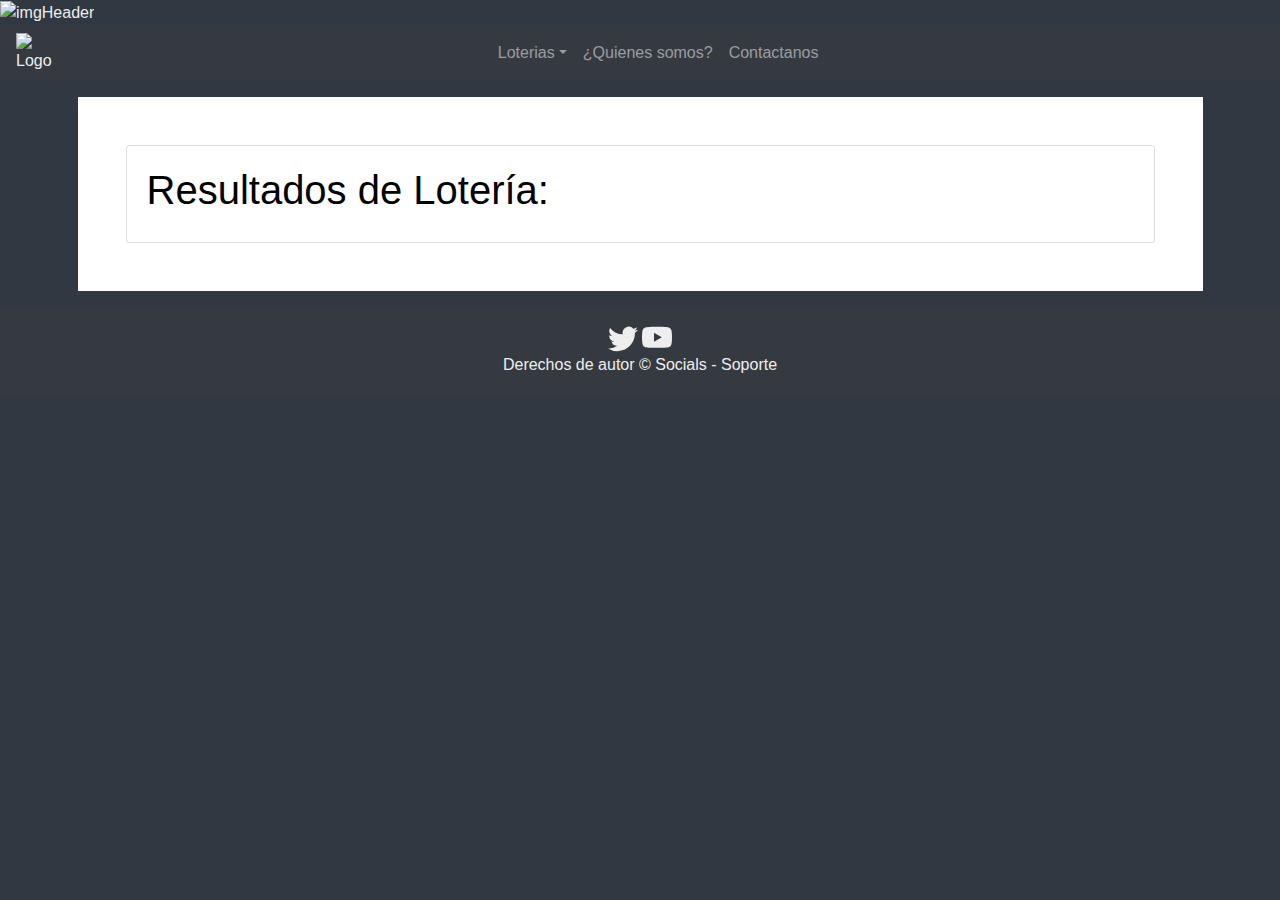
==== index.html @ 3323f8d6 "Mejora de archivos" ====
<!DOCTYPE html>
<html lang="en">
<head>
    <meta charset="UTF-8">
    <meta name="viewport" content="width=device-width, initial-scale=1.0">
    <title>Loterias</title>
    <link rel="stylesheet" href="https://stackpath.bootstrapcdn.com/bootstrap/4.3.1/css/bootstrap.min.css" integrity="sha384-ggOyR0iXCbMQv3Xipma34MD+dH/1fQ784/j6cY/iJTQUOhcWr7x9JvoRxT2MZw1T" crossorigin="anonymous">
    <link href="https://cdn.jsdelivr.net/npm/bootstrap@5.3.1/dist/css/bootstrap.min.css" rel="stylesheet" integrity="sha384-4bw+/aepP/YC94hEpVNVgiZdgIC5+VKNBQNGCHeKRQN+PtmoHDEXuppvnDJzQIu9" crossorigin="anonymous">
    <link rel="stylesheet" href="./styles.css">
</head>
<body>
    <header>
        <div class="hero-image">
          <div class="hero-text">
            <img id="header-img" src="./public/header1.jpg" alt="imgHeader">  
          </div>                                                     
        </div>

        <nav class="navbar navbar-expand-lg navbar-dark bg-dark">
          
            <img id="logo" class="w-5" src="./public/logo.png" alt="Logo">
         
            <!-- Container wrapper -->
            <div class="container-fluid">
              <!-- Toggle button -->
              <button
                class="navbar-toggler"
                type="button"
                data-mdb-toggle="collapse"
                data-mdb-target="#navbarCenteredExample"
                aria-controls="navbarCenteredExample"
                aria-expanded="false"
                aria-label="Toggle navigation">
                <i class="fas fa-bars"></i>
              </button>
          
              <!-- Collapsible wrapper -->
              <div
                class="collapse navbar-collapse justify-content-center"
                id="navbarCenteredExample">
                <!-- Left links -->
                <ul class="navbar-nav mb-2 mb-lg-0">
                  <li class="nav-item dropdown">
                    <a class="nav-link dropdown-toggle" data-toggle="dropdown" aria-current="page" href="#">Loterias</a>
                    <!-- Entra desplegable -->
                    <div class="dropdown-menu bg-dark ">
                      <a class="dropdown-item text-white" href="#">Link 1</a>
                      <a class="dropdown-item text-white" href="#">Link 2</a>
                      <a class="dropdown-item text-white" href="#">Link 3</a>
                    </div>
                  </li>
                  <li class="nav-item">
                    <a class="nav-link" href="#">¿Quienes somos?</a>
                  </li>
                  <li class="nav-item">
                    <a class="nav-link" href="#">Contactanos</a>
                  </li>
                  <!-- Navbar dropdown -->
                </ul>
                <!-- Left links -->
              </div>
              <!-- Collapsible wrapper -->
            </div>
            <!-- Container wrapper -->
          </nav>
    </header>
  <!--contenedor de loteria!-->
  <div class="container-fluid py-3">
    <div class="row p-5 bg-white" id="container-result">
      <div class="card col-12">
        <div class="card-body">
          <div class="row">
            <!-- ingresaria los resultados de los sorteos-->
            <h1>Resultados de Lotería:</h1>
            <ul id="resultados-lista"></ul>


          </div>
        </div>
      </div>
    </div>
    <!--<div class="form-row justify-content-center" id="Contactanos ">
      <form action="action_page.php">
    
        <label for="fname">First Name</label>
        <input type="text" id="fname" name="firstname" placeholder="Your name..">
    
        <label for="lname">Last Name</label>
        <input type="text" id="lname" name="lastname" placeholder="Your last name..">
    
        <label for="country">Country</label>
        <select id="country" name="country">
          <option value="australia">Australia</option>
          <option value="canada">Canada</option>
          <option value="usa">USA</option>
        </select>
    
        <label for="subject">Subject</label>
        <textarea id="subject" name="subject" placeholder="Write something.." style="height:200px"></textarea>
    
        <input type="submit" value="Submit">
    
      </form>
    </div>-->
   </div>
  <footer class="bg-dark text-white text-center py-1 pt-3">
    <div>
      <!----  TWITTER ICON  --->
      <svg xmlns="http://www.w3.org/2000/svg" width="30" 
      height="30" fill="currentColor" class="bi bi-twitter"
      viewBox="0 0 16 16">

      <path d="M5.026 15c6.038 0 9.341-5.003 
      9.341-9.334 0-.14 0-.282-.006-.422A6.685 
      6.685 0 0 0 16 3.542a6.658 6.658 0 0 
      1-1.889.518 3.301 3.301 0 0 0 1.447-1.817
      6.533 6.533 0 0 1-2.087.793A3.286 3.286 0 
      0 0 7.875 6.03a9.325 9.325 0 0 1-6.767-3.429 
      3.289 3.289 0 0 0 1.018 4.382A3.323 3.323 
      0 0 1 .64 6.575v.045a3.288 3.288 0 0 0 
      2.632 3.218 3.203 3.203 0 0 1-.865.115 3.23 
      3.23 0 0 1-.614-.057 3.283 3.283 0 0 0 3.067 
      2.277A6.588 6.588 0 0 1 .78 13.58a6.32 6.32 
      0 0 1-.78-.045A9.344 9.344 0 0 0 5.026 15z" />
      </svg>
      <!---- YOUTUBE ICON  --->
      <svg xmlns="http://www.w3.org/2000/svg" width="30" 
      height="30" fill="currentColor" class="bi bi-youtube"
      viewBox="0 0 16 16">

      <path d="M8.051 1.999h.089c.822.003 4.987.033 
      6.11.335a2.01 2.01 0 0 1 1.415 1.42c.101.38.172
      .883.22 1.402l.01.104.022.26.008.104c.065.914.073
      1.77.074 1.957v.075c-.001.194-.01 1.108-.082 
      2.06l-.008.105-.009.104c-.05.572-.124 1.14-.235 
      1.558a2.007 2.007 0 0 1-1.415 1.42c-1.16.312
      -5.569.334-6.18.335h-.142c-.309 0-1.587-.006
      -2.927-.052l-.17-.006-.087-.004-.171-.007-.171
      -.007c-1.11-.049 -2.167-.128-2.654-.26a2.007 
      2.007 0 0 1-1.415-1.419c-.111-.417-.185-.986
      -.235-1.558L.09 9.82l-.008-.104A31.4 31.4 0 0 
      1 0 7.68v-.123c.002-.215.01-.958.064-1.778l
      .007-.103.003-.052.008-.104.022-.26.01-.104c
      .048-.519.119-1.023.22-1.402a2.007 2.007 0 0 
      1 1.415-1.42c.487-.13 1.544-.21 2.654-.26l.17
      -.007.172-.006.086-.003.171-.007A99.788 99.788 
      0 0 1 7.858 2h.193zM6.4 5.209v4.818l4.157
      -2.408L6.4 5.209z" />
      </svg>
    </div>
    <p>Derechos de autor &copy; Socials - Soporte</p>
  </footer>

<script src="./scripts/resultados.js"></script>
<script src="https://code.jquery.com/jquery-3.3.1.slim.min.js" integrity="sha384-q8i/X+965DzO0rT7abK41JStQIAqVgRVzpbzo5smXKp4YfRvH+8abtTE1Pi6jizo" crossorigin="anonymous"></script>
<script src="https://cdnjs.cloudflare.com/ajax/libs/popper.js/1.14.7/umd/popper.min.js" integrity="sha384-UO2eT0CpHqdSJQ6hJty5KVphtPhzWj9WO1clHTMGa3JDZwrnQq4sF86dIHNDz0W1" crossorigin="anonymous"></script>
<script src="https://stackpath.bootstrapcdn.com/bootstrap/4.3.1/js/bootstrap.min.js" integrity="sha384-JjSmVgyd0p3pXB1rRibZUAYoIIy6OrQ6VrjIEaFf/nJGzIxFDsf4x0xIM+B07jRM" crossorigin="anonymous"></script>
</body>
</html>
---- styles.css ----
*{
    padding: 0;
    margin: 0;
    color: #EEEEEE;
    } 
 header,body{
    background-color: #303841;
 }

#header-img{
    width: 100% !important;
    height: 250px !important;
}
#logo{
width: 3%;
background-color:  none !important;
}
#container-result{
    margin-left: 5%;
    margin-right: 5%;
}
#resultados-lista, h1, li{
  color: black;
}
/* Style inputs with type="text", select elements and textareas */
input[type=text], select, textarea {
    width: 100%; /* Full width */
    padding: 12px; /* Some padding */ 
    border: 1px solid #ccc; /* Gray border */
    border-radius: 4px; /* Rounded borders */
    box-sizing: border-box; /* Make sure that padding and width stays in place */
    margin-top: 6px; /* Add a top margin */
    margin-bottom: 16px; /* Bottom margin */
    resize: vertical /* Allow the user to vertically resize the textarea (not horizontally) */
  }
  
  /* Style the submit button with a specific background color etc */
  input[type=submit] {
    background-color: #04AA6D;
    color: white;
    padding: 12px 20px;
    border: none;
    border-radius: 4px;
    cursor: pointer;
  }
  
  /* When moving the mouse over the submit button, add a darker green color */
  input[type=submit]:hover {
    background-color: #45a049;
  }
  
  /* Add a background color and some padding around the form */
  .container {
    border-radius: 5px;
    background-color: #f2f2f2;
    padding: 20px;
  }
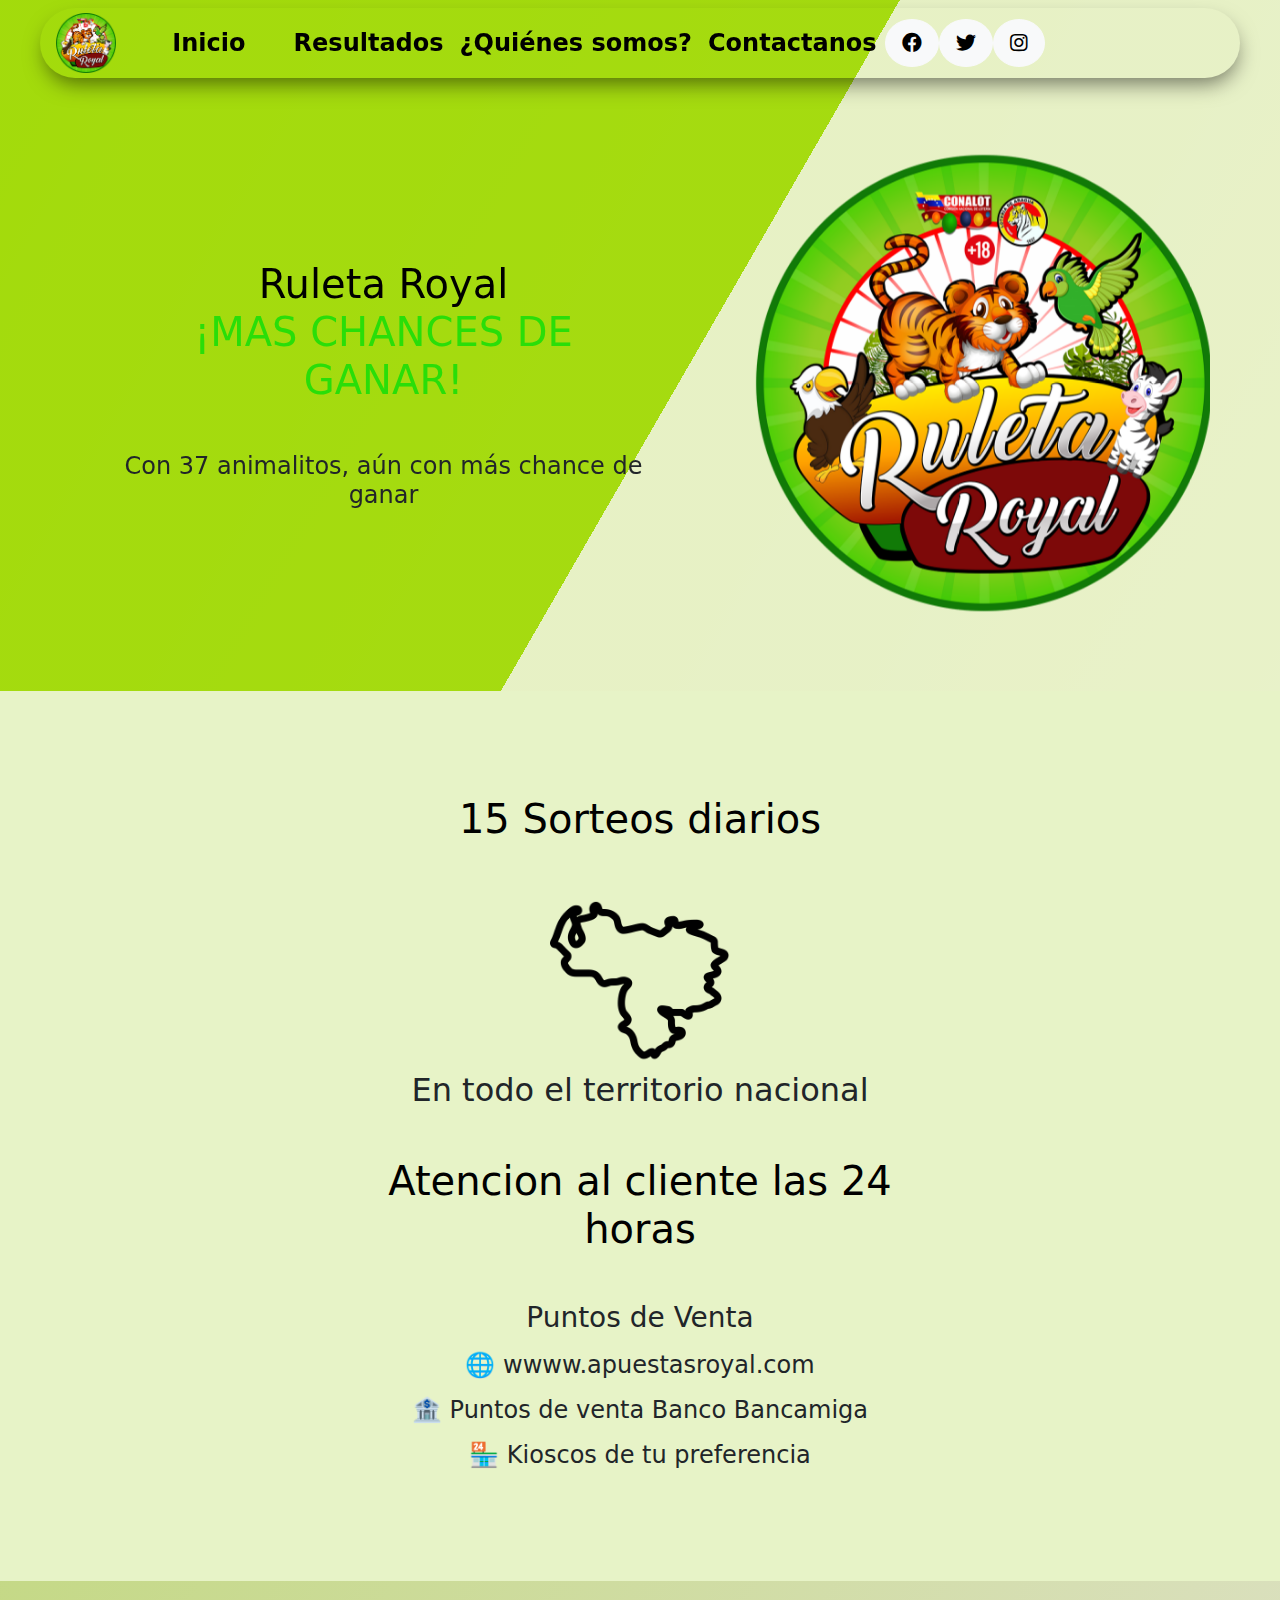
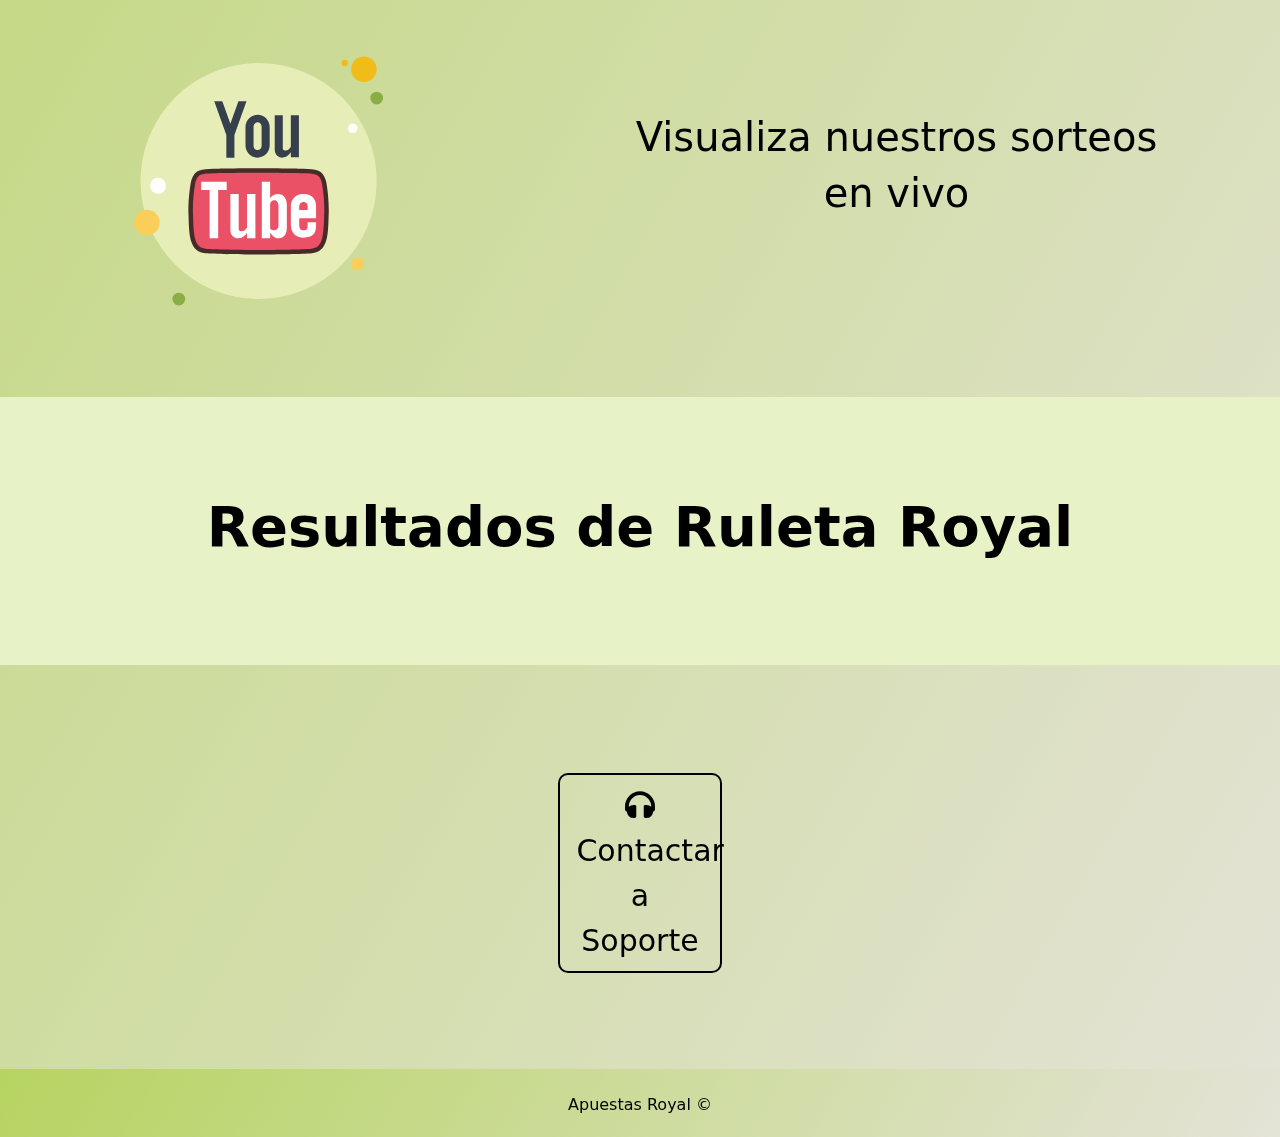
==== commit 09cddb67: "x" ====
--- a/index.html
+++ b/index.html
@@ -1,159 +1,216 @@
-<!DOCTYPE html>
-<html lang="en">
-<head>
-    <meta charset="UTF-8">
-    <meta name="viewport" content="width=device-width, initial-scale=1.0">
-    <title>Loterias</title>
-    <link rel="stylesheet" href="https://stackpath.bootstrapcdn.com/bootstrap/4.3.1/css/bootstrap.min.css" integrity="sha384-ggOyR0iXCbMQv3Xipma34MD+dH/1fQ784/j6cY/iJTQUOhcWr7x9JvoRxT2MZw1T" crossorigin="anonymous">
-    <link href="https://cdn.jsdelivr.net/npm/bootstrap@5.3.1/dist/css/bootstrap.min.css" rel="stylesheet" integrity="sha384-4bw+/aepP/YC94hEpVNVgiZdgIC5+VKNBQNGCHeKRQN+PtmoHDEXuppvnDJzQIu9" crossorigin="anonymous">
-    <link rel="stylesheet" href="./styles.css">
-</head>
-<body>
-    <header>
-        <div class="hero-image">
-          <div class="hero-text">
-            <img id="header-img" src="./public/header1.jpg" alt="imgHeader">  
-          </div>                                                     
-        </div>
-
-        <nav class="navbar navbar-expand-lg navbar-dark bg-dark">
-          
-            <img id="logo" class="w-5" src="./public/logo.png" alt="Logo">
-         
-            <!-- Container wrapper -->
-            <div class="container-fluid">
-              <!-- Toggle button -->
-              <button
-                class="navbar-toggler"
-                type="button"
-                data-mdb-toggle="collapse"
-                data-mdb-target="#navbarCenteredExample"
-                aria-controls="navbarCenteredExample"
-                aria-expanded="false"
-                aria-label="Toggle navigation">
-                <i class="fas fa-bars"></i>
-              </button>
-          
-              <!-- Collapsible wrapper -->
-              <div
-                class="collapse navbar-collapse justify-content-center"
-                id="navbarCenteredExample">
-                <!-- Left links -->
-                <ul class="navbar-nav mb-2 mb-lg-0">
-                  <li class="nav-item dropdown">
-                    <a class="nav-link dropdown-toggle" data-toggle="dropdown" aria-current="page" href="#">Loterias</a>
-                    <!-- Entra desplegable -->
-                    <div class="dropdown-menu bg-dark ">
-                      <a class="dropdown-item text-white" href="#">Link 1</a>
-                      <a class="dropdown-item text-white" href="#">Link 2</a>
-                      <a class="dropdown-item text-white" href="#">Link 3</a>
-                    </div>
-                  </li>
-                  <li class="nav-item">
-                    <a class="nav-link" href="#">¿Quienes somos?</a>
-                  </li>
-                  <li class="nav-item">
-                    <a class="nav-link" href="#">Contactanos</a>
-                  </li>
-                  <!-- Navbar dropdown -->
-                </ul>
-                <!-- Left links -->
-              </div>
-              <!-- Collapsible wrapper -->
-            </div>
-            <!-- Container wrapper -->
-          </nav>
-    </header>
-  <!--contenedor de loteria!-->
-  <div class="container-fluid py-3">
-    <div class="row p-5 bg-white" id="container-result">
-      <div class="card col-12">
-        <div class="card-body">
-          <div class="row">
-            <!-- ingresaria los resultados de los sorteos-->
-            <h1>Resultados de Lotería:</h1>
-            <ul id="resultados-lista"></ul>
-
-
-          </div>
-        </div>
-      </div>
-    </div>
-    <!--<div class="form-row justify-content-center" id="Contactanos ">
-      <form action="action_page.php">
-    
-        <label for="fname">First Name</label>
-        <input type="text" id="fname" name="firstname" placeholder="Your name..">
-    
-        <label for="lname">Last Name</label>
-        <input type="text" id="lname" name="lastname" placeholder="Your last name..">
-    
-        <label for="country">Country</label>
-        <select id="country" name="country">
-          <option value="australia">Australia</option>
-          <option value="canada">Canada</option>
-          <option value="usa">USA</option>
-        </select>
-    
-        <label for="subject">Subject</label>
-        <textarea id="subject" name="subject" placeholder="Write something.." style="height:200px"></textarea>
-    
-        <input type="submit" value="Submit">
-    
-      </form>
-    </div>-->
-   </div>
-  <footer class="bg-dark text-white text-center py-1 pt-3">
-    <div>
-      <!----  TWITTER ICON  --->
-      <svg xmlns="http://www.w3.org/2000/svg" width="30" 
-      height="30" fill="currentColor" class="bi bi-twitter"
-      viewBox="0 0 16 16">
-
-      <path d="M5.026 15c6.038 0 9.341-5.003 
-      9.341-9.334 0-.14 0-.282-.006-.422A6.685 
-      6.685 0 0 0 16 3.542a6.658 6.658 0 0 
-      1-1.889.518 3.301 3.301 0 0 0 1.447-1.817
-      6.533 6.533 0 0 1-2.087.793A3.286 3.286 0 
-      0 0 7.875 6.03a9.325 9.325 0 0 1-6.767-3.429 
-      3.289 3.289 0 0 0 1.018 4.382A3.323 3.323 
-      0 0 1 .64 6.575v.045a3.288 3.288 0 0 0 
-      2.632 3.218 3.203 3.203 0 0 1-.865.115 3.23 
-      3.23 0 0 1-.614-.057 3.283 3.283 0 0 0 3.067 
-      2.277A6.588 6.588 0 0 1 .78 13.58a6.32 6.32 
-      0 0 1-.78-.045A9.344 9.344 0 0 0 5.026 15z" />
-      </svg>
-      <!---- YOUTUBE ICON  --->
-      <svg xmlns="http://www.w3.org/2000/svg" width="30" 
-      height="30" fill="currentColor" class="bi bi-youtube"
-      viewBox="0 0 16 16">
-
-      <path d="M8.051 1.999h.089c.822.003 4.987.033 
-      6.11.335a2.01 2.01 0 0 1 1.415 1.42c.101.38.172
-      .883.22 1.402l.01.104.022.26.008.104c.065.914.073
-      1.77.074 1.957v.075c-.001.194-.01 1.108-.082 
-      2.06l-.008.105-.009.104c-.05.572-.124 1.14-.235 
-      1.558a2.007 2.007 0 0 1-1.415 1.42c-1.16.312
-      -5.569.334-6.18.335h-.142c-.309 0-1.587-.006
-      -2.927-.052l-.17-.006-.087-.004-.171-.007-.171
-      -.007c-1.11-.049 -2.167-.128-2.654-.26a2.007 
-      2.007 0 0 1-1.415-1.419c-.111-.417-.185-.986
-      -.235-1.558L.09 9.82l-.008-.104A31.4 31.4 0 0 
-      1 0 7.68v-.123c.002-.215.01-.958.064-1.778l
-      .007-.103.003-.052.008-.104.022-.26.01-.104c
-      .048-.519.119-1.023.22-1.402a2.007 2.007 0 0 
-      1 1.415-1.42c.487-.13 1.544-.21 2.654-.26l.17
-      -.007.172-.006.086-.003.171-.007A99.788 99.788 
-      0 0 1 7.858 2h.193zM6.4 5.209v4.818l4.157
-      -2.408L6.4 5.209z" />
-      </svg>
-    </div>
-    <p>Derechos de autor &copy; Socials - Soporte</p>
-  </footer>
-
-<script src="./scripts/resultados.js"></script>
-<script src="https://code.jquery.com/jquery-3.3.1.slim.min.js" integrity="sha384-q8i/X+965DzO0rT7abK41JStQIAqVgRVzpbzo5smXKp4YfRvH+8abtTE1Pi6jizo" crossorigin="anonymous"></script>
-<script src="https://cdnjs.cloudflare.com/ajax/libs/popper.js/1.14.7/umd/popper.min.js" integrity="sha384-UO2eT0CpHqdSJQ6hJty5KVphtPhzWj9WO1clHTMGa3JDZwrnQq4sF86dIHNDz0W1" crossorigin="anonymous"></script>
-<script src="https://stackpath.bootstrapcdn.com/bootstrap/4.3.1/js/bootstrap.min.js" integrity="sha384-JjSmVgyd0p3pXB1rRibZUAYoIIy6OrQ6VrjIEaFf/nJGzIxFDsf4x0xIM+B07jRM" crossorigin="anonymous"></script>
-</body>
+<!DOCTYPE html>
+<html lang="en">
+<head>
+    <meta charset="UTF-8">
+    <meta name="viewport" content="width=device-width, initial-scale=1.0">
+    <title>Loterias</title>
+    <link rel="stylesheet" href="https://stackpath.bootstrapcdn.com/bootstrap/4.3.1/css/bootstrap.min.css" integrity="sha384-ggOyR0iXCbMQv3Xipma34MD+dH/1fQ784/j6cY/iJTQUOhcWr7x9JvoRxT2MZw1T" crossorigin="anonymous">
+    <link href="https://cdn.jsdelivr.net/npm/bootstrap@5.3.1/dist/css/bootstrap.min.css" rel="stylesheet" integrity="sha384-4bw+/aepP/YC94hEpVNVgiZdgIC5+VKNBQNGCHeKRQN+PtmoHDEXuppvnDJzQIu9" crossorigin="anonymous">
+    <link rel="stylesheet" href="./styles.css">
+    <link rel="stylesheet" href="./style-buttons-lottery.css">
+    <link rel="stylesheet" href="./style-cards.css">
+    <!-- icons -->
+    <link rel="stylesheet" href="https://cdnjs.cloudflare.com/ajax/libs/font-awesome/5.15.3/css/all.min.css">
+</head>
+<body class="gradient-custom">
+  <header class="text-center automate-social-header">
+   
+    <!-- Navbar -->
+    <nav class="navbar navbar-expand-lg">
+        <!-- Container wrapper -->
+        <div class="container-fluid">
+            <!-- Toggle button -->
+            <button id="menuBtn" class="navbar-toggler" type="button" data-toggle="collapse" data-target="#navbarSupportedContent" aria-controls="navbarSupportedContent" aria-expanded="false" aria-label="Toggle navigation">
+                <span class="navbar-toggler-icon"></span>
+            </button>
+
+            <!-- Collapsible wrapper -->
+            <div class="collapse navbar-collapse" id="navbarSupportedContent">
+                <!-- Navbar brand -->
+                <a class="navbar-brand">
+                    <img src="./public/Ruleta Royal Logo.png" class="img-fluid main-shape " alt="icono-presonalizado">
+                    <!--<h4 id="logoname" class="pt-1 mb-1">Apuestas Royal</h4>-->
+                </a>
+                <ul class="navbar-nav me-auto mb-2 mb-lg-0">
+                    <li class="nav-item">
+                        <a class="nav-link" href="#content">Inicio</a>
+                    </li>
+                    <li class="nav-item">
+                        <a class="nav-link" href="#tittle-resultados">Resultados</a>
+                    </li>
+                    <li class="nav-item">
+                        <a class="nav-link" href="#quienes-somos-container">¿Quiénes somos?</a>
+                    </li>
+                    <li class="nav-item">
+                      <a class="nav-link" href="#contacto">Contactanos</a>
+                  </li>
+                </ul>
+                <div id="social-header" class="st-nav-section st-nav-secondary nav-item">
+                  <nav class="nav justify-content-center">
+                    <a href="https://www.facebook.com/profile.php?id=100085994047930" class="btn btn-circle btn-lg btn-light me-2" target="_blank">
+                      <i class="fab fa-facebook font-regular"> 
+                      </i>
+                    </a> 
+                    <a href="https://twitter.com/apuestasroyall?utm_medium=social&utm_source=heylink.me" class="btn btn-circle btn-lg btn-light me-2" target="_blank">
+                      <i class="fab fa-twitter font-regular">
+                      </i>
+                    </a>
+                    <a
+                      href="https://www.instagram.com/apuestas.royal/?utm_medium=social&utm_source=heylink.me" class="btn btn-circle btn-lg btn-light me-2" target="_blank">
+                      <i class="fab fa-instagram font-regular">
+                      </i>
+                    </a>
+                  </nav>
+                </div><!-- Mobile Navigation -->
+            </div>
+            <!-- Collapsible wrapper -->
+        </div>
+        <!-- Container wrapper -->
+    </nav>
+    <!--end Navbar -->
+    <!--hero center-->
+    <div class="container-header">
+      <div class="overflow-hidden bg "></div>
+      <div class="overflow-hidden bg bg2"></div>
+      <div class="overflow-hidden bg bg3"></div>
+      <div class="container overflow-hidden"  id="content">
+          <div class="row">
+              <div class="col-lg-6">
+                  <h1  class="text-contrast extra-bold display-md-3 display-lg-2 font-lg mb-5  fw-bold text-body-emphasis">Ruleta Royal
+                    <span class="d-block light font-md" style="color:#29de09;  ">¡MAS CHANCES DE GANAR!</span></h1>
+                  <h4 class="text-contrast ">Con 37 animalitos, aún con más chance de ganar</h4>
+              </div>
+              <div class="main-shape-wrapper"><!--Diseño para svg animado-->
+                <div class="bubbles-wrapper">
+                  <div data-aos="fade-up floating">
+                    <figure><img src="./public/Ruleta Royal Logo.png" class="img-fluid main-shape floating" alt="Imagen"></figure>
+                  </div>
+                </div>
+              </div><!--Diseño para svg animado-->
+          </div>
+      </div>
+    </div>
+  <!--end hero center-->
+  </header>
+
+
+  <!-- <hr class="shine"> -->
+  <section class="mt-1 bg-resultados " id="quienes-somos-container">
+    
+    <div class="position-relative overflow-hidden text-center" style="margin-top: 4rem;">
+      <!--tenia puesto, elimine para ajustar en el css la version movil p-3 p-md-5 m-md-3-->
+      <div class="col-md-6 p-lg-5 mx-auto my-5">
+        <h1 class="display-3 fw-bold"></h1>
+        <h1  class="text-contrast extra-bold display-md-3 display-lg-2 font-lg mb-5  fw-bold text-body-emphasis">15 Sorteos diarios</h1>
+        <img id="img-venezuela" src="./public/kisspng-venezuela-map-computer-icons-clip-art-north-haverbrook-5b18ab1c99e7c0.1742049415283433246304.png" 
+          class=" img-fluid  " alt="Imagen-venezuela">
+        <h2> En todo el territorio nacional </h2>
+        
+        <h1  class="text-contrast extra-bold display-md-3 display-lg-2 font-lg mt-5 mb-5 fw-bold text-body-emphasis">Atencion al cliente las 24 horas</h1>
+        <h3 class="text-contrast extra-bold display-md-3 display-lg-2 font-lg mt-5 mb-1 fw-bold text-body-emphasisl  mb-3">Puntos de Venta</h3> 
+        <h4 class="fw-normal  mb-3 text-contrast no">🌐 wwww.apuestasroyal.com</h4>
+        
+        <h4 class="fw-normal  mb-3 text-contrast">🏦 Puntos de venta Banco Bancamiga </h4>
+        <h4 class="fw-normal mb-3 text-contrast">🏪 Kioscos de tu preferencia</h4>
+        <div class="d-flex gap-3 justify-content-center lead fw-normal">
+         
+        </div>
+      </div>
+      <div class="product-device shadow-sm d-none d-md-block"></div>
+      <div class="product-device product-device-2 shadow-sm d-none d-md-block"></div>
+    </div>
+  </section>
+  
+
+
+  <!-- <hr class="shine"> -->
+
+
+
+
+  <section id="nuestros-sorteos">
+    <div class="container overflow-hidden">
+      <div class="row gap-y">
+        <div class="main-shape-wrapper">
+          <div class="bubbles-wrapper">
+            <div data-aos="fade-up">
+              
+              <figure>              
+                  <a class="no-decoration text-center" href="https://www.youtube.com/@apuestasroyal/streams">
+                  <svg class="illustration" xmlns="http://www.w3.org/2000/svg" x="0px" y="0px" width="400" height="400" viewBox="0 0 100 100">
+                    <path fill="#f1bc19" d="M77 12A1 1 0 1 0 77 14A1 1 0 1 0 77 12Z"></path><path fill="#e6edb7" d="M50 13A37 37 0 1 0 50 87A37 37 0 1 0 50 13Z"></path><path fill="#f1bc19" d="M83 11A4 4 0 1 0 83 19A4 4 0 1 0 83 11Z"></path><path fill="#88ae45" d="M87 22A2 2 0 1 0 87 26A2 2 0 1 0 87 22Z"></path><path fill="#fbcd59" d="M81 74A2 2 0 1 0 81 78 2 2 0 1 0 81 74zM15 59A4 4 0 1 0 15 67 4 4 0 1 0 15 59z"></path><path fill="#88ae45" d="M25 85A2 2 0 1 0 25 89A2 2 0 1 0 25 85Z"></path><path fill="#fff" d="M18.5 49A2.5 2.5 0 1 0 18.5 54 2.5 2.5 0 1 0 18.5 49zM79.5 32A1.5 1.5 0 1 0 79.5 35 1.5 1.5 0 1 0 79.5 32z"></path><g><path fill="#ea5167" d="M50,72.3c-5.833-0.001-13.651-0.135-16.649-0.38c-3.994-0.34-4.394-4.195-4.58-10.504l-0.012-0.373 c-0.017-0.563-0.034-1.121-0.06-1.67c0.001-2.964,0.307-6.411,0.799-8.963c0.819-3.34,2.472-3.39,6.463-3.512 c0.601-0.018,1.232-0.037,1.886-0.072c0,0,0.37-0.005,0.721-0.012c1.562-0.034,5.213-0.114,11.294-0.114l0.281,0.001 c6.015,0,9.646,0.078,11.197,0.111c0,0,0.78,0.017,0.882,0.017c0.581,0.032,1.212,0.052,1.814,0.069 c3.992,0.122,5.645,0.172,6.478,3.574c0.481,2.507,0.785,5.952,0.785,8.96c-0.025,0.54-0.044,1.146-0.063,1.76l-0.007,0.222 c-0.186,6.31-0.586,10.165-4.583,10.504C63.658,72.165,55.839,72.299,50,72.3L50,72.3z"></path><path fill="#472b29" d="M49.86,47.4l0.284,0.001c6.046,0,9.666,0.078,11.212,0.112l0.057,0.001 c0.382,0.008,0.636,0.013,0.769,0.014c0.613,0.033,1.238,0.052,1.833,0.07c4.12,0.125,5.131,0.26,5.812,3.008 c0.476,2.487,0.771,5.849,0.773,8.794c-0.026,0.571-0.045,1.175-0.064,1.787l-0.006,0.207c-0.19,6.468-0.641,9.546-3.94,9.826 C63.628,71.465,55.831,71.599,50,71.6c-5.828-0.001-13.624-0.134-16.588-0.378c-3.301-0.28-3.751-3.358-3.942-9.829l-0.011-0.345 c-0.017-0.564-0.034-1.124-0.059-1.674c0.002-2.933,0.3-6.297,0.779-8.797c0.674-2.72,1.685-2.854,5.805-2.979 c0.599-0.018,1.226-0.038,1.878-0.072c0.115-0.002,0.412-0.006,0.724-0.013C39.988,47.483,43.713,47.4,49.86,47.4 M49.863,46 c-6.092,0-9.748,0.08-11.309,0.114c-0.379,0.008-0.737,0.013-0.743,0.013c-0.649,0.035-1.275,0.054-1.871,0.072 c-3.984,0.121-6.177,0.188-7.13,4.078C28.311,52.871,28,56.379,28,59.406c0.031,0.666,0.049,1.346,0.071,2.031 c0.163,5.535,0.317,10.763,5.223,11.18C36.294,72.864,44.14,72.999,49.999,73c5.86-0.001,13.705-0.136,16.706-0.384 c4.907-0.417,5.061-5.645,5.224-11.18c0.021-0.685,0.041-1.365,0.071-2.003c0-3.055-0.312-6.563-0.805-9.126 c-0.96-3.92-3.155-3.987-7.137-4.108c-0.596-0.018-1.221-0.037-1.835-0.071c-0.112,0-0.369-0.005-0.779-0.014 c-1.549-0.033-5.164-0.113-11.3-0.113C50.099,46.001,49.863,46,49.863,46L49.863,46z"></path></g><g><path fill="#fff" d="M49,67.947h-2.614v-1.737c-0.327,0.474-1.144,1.736-2.887,1.737c-0.87,0-2.341-0.632-2.341-2.526 V54.053h2.614v10.895c0,0.291,0.024,0.798,0.98,0.789c1.063-0.01,1.634-1.263,1.634-1.263V54.053H49V67.947z"></path></g><g><path fill="#fff" d="M40 52.789L37.333 52.789 37.333 67.947 34.667 67.947 34.667 52.789 32 52.789 32 50.263 40 50.263z"></path></g><g><path fill="#fff" d="M58.842,57.286c0-1.09-0.357-1.829-0.813-2.386c-0.452-0.557-1.119-0.848-1.967-0.848 c-0.425,0-0.848,0.114-1.272,0.322c-0.425,0.205-0.876,0.562-1.176,1.017v-5.128H51v17.684h2.614v-1.737 c0.505,0.57,1.24,1.751,2.614,1.737c1.961,0,2.614-1.737,2.614-3.158V57.286z M56.228,64.187c0,0.697-0.586,1.234-1.307,1.234 s-1.295-0.268-1.307-0.632v-7.503c0.012-0.635,0.586-1.263,1.307-1.263s1.307,0.555,1.307,1.819V64.187z"></path></g><g><path fill="#fff" d="M68,61.632v-3.936c0-1.261-0.658-3.643-3.947-3.643c-3.125,0-3.943,2.501-3.943,3.643v5.947 c0,1.292,0.366,2.29,1.063,3.021c0.704,0.731,1.679,1.084,2.93,1.084c1.366,0,2.408-0.326,3.076-1.029 C67.884,66.045,68,65.023,68,63.643v-0.748h-2.632v0.632c0,0.762-0.078,1.347-0.262,1.555c-0.182,0.232-0.52,0.335-1.054,0.34 c-0.483,0.005-0.85-0.124-1.032-0.414c-0.186-0.264-0.284-0.719-0.284-1.422v-1.953H68z M62.737,57.842 c0.012-0.678,0.589-1.263,1.316-1.263c0.726,0,1.316,0.486,1.316,1.263v1.263h-2.632V57.842z"></path></g><g><path fill="#36404d" d="M43.684 25L41.158 32.074 38.632 25 36.105 25 39.895 35.611 39.895 42.684 42.421 42.684 42.421 35.611 46.211 25z"></path></g><g><path fill="#36404d" d="M60.105,29.421v9.789c0,0-0.552,1.253-1.579,1.263c-0.925,0.009-0.947-0.499-0.947-0.789V29.421 h-2.526v10.737c0,1.895,1.421,2.526,2.262,2.526c1.685,0,2.475-1.263,2.79-1.737v1.579h2.526V29.421H60.105z"></path></g><g><path fill="#36404d" d="M49.684,42.684c-2.089,0-3.789-1.736-3.789-3.869v-5.684c0-2.132,1.7-3.869,3.789-3.869 c2.089,0,3.789,1.736,3.789,3.869v5.684C53.474,40.949,51.773,42.684,49.684,42.684z M49.684,31.632 c-0.697,0-1.263,0.625-1.263,1.395v5.895c0,0.769,0.566,1.395,1.263,1.395c0.697,0,1.263-0.625,1.263-1.395v-5.895 C50.947,32.257,50.381,31.632,49.684,31.632z"></path></g>
+                    </svg>
+                    </a>      
+                </a>
+              </figure>
+            </div>
+          </div>
+        </div>
+        <div class="col-lg-6">
+          
+          <a class="no-decoration text-center" href="https://www.youtube.com/@apuestasroyal/streams">
+            <h1 class="text-contrast extra-bold display-md-3 display-lg-2 font-lg  fw-bold text-body-emphasis">Visualiza nuestros sorteos</h1>
+            <h1 class="text-contrast extra-bold display-md-3 display-lg-2 font-lg mb-5 fw-bold text-body-emphasis ">en vivo</h1>
+          </a>
+         
+        </div>
+      </div>
+    </div>
+  </section>
+
+  <!-- <hr class="shine"> -->
+
+  <!--contenedor de loteria!-->
+  <section class="wrapper bg-resultados">
+    <div class="container py-5 text-center justify-content-center">
+      <div class="row">
+        <h1 id="tittle-resultados" class="display-4 font-weight-bolder py-5">Resultados de Ruleta Royal</h1>
+          <!--Funcion que cambie titulo dependiendo loteria-->  
+      </div>
+      <div id="resultados-container" class="row">
+        <!--<div id="resultados-container">
+          <!-aca se injecta las tarjetas -->
+        </div-->
+      </div>    
+    </div> 
+  </section>
+
+  <section id="Reglas">
+
+  </section>
+
+   <section class="mt-1" id="permisos">
+    <div class="position-relative overflow-hidden text-center">
+      <!--tenia puesto, elimine para ajustar en el css la version movil p-3 p-md-5 m-md-3-->
+      <div class="col-md-6 p-lg-5 mx-auto my-5">
+        <h1 class="display-3 fw-bold"></h1>
+
+              <a class="nav-link w-100" id="soporte" href="https://t.me/apuestasroyaloficial">
+                <i class="fas fa-headphones"></i> Contactar a Soporte
+              </a>
+      </div>
+      <div class="product-device shadow-sm d-none d-md-block"></div>
+      <div class="product-device product-device-2 shadow-sm d-none d-md-block"></div>
+    </div>
+  </section>
+
+   
+  <footer class="text-center py-1 pt-3 gradient-custom">
+    <div id="contacto ">
+      <div class="navbar-nav ml-auto mb-2 mb-1 d-flex justify-content-center align-items-center">
+        <!-- <li class="nav-item ">
+          <a class="nav-link " id="soporte" href="https://t.me/apuestasroyaloficial">
+            <i class="fas fa-headphones"></i> Contactar a Soporte
+          </a>
+        </li> -->
+      </ul>
+    </div>
+    <a class="no-decoration" href="https://apuestasroyal.com/"><p>Apuestas Royal &copy; </p></a>
+  </footer>
+<script src="./scripts/closeMenu.js"></script>
+<script src="./scripts/resultados.js"></script>
+<script src="https://code.jquery.com/jquery-3.3.1.slim.min.js" integrity="sha384-q8i/X+965DzO0rT7abK41JStQIAqVgRVzpbzo5smXKp4YfRvH+8abtTE1Pi6jizo" crossorigin="anonymous"></script>
+<script src="https://cdnjs.cloudflare.com/ajax/libs/popper.js/1.14.7/umd/popper.min.js" integrity="sha384-UO2eT0CpHqdSJQ6hJty5KVphtPhzWj9WO1clHTMGa3JDZwrnQq4sF86dIHNDz0W1" crossorigin="anonymous"></script>
+<script src="https://stackpath.bootstrapcdn.com/bootstrap/4.3.1/js/bootstrap.min.js" integrity="sha384-JjSmVgyd0p3pXB1rRibZUAYoIIy6OrQ6VrjIEaFf/nJGzIxFDsf4x0xIM+B07jRM" crossorigin="anonymous"></script>
+</body>
 </html>--- a/styles.css
+++ b/styles.css
@@ -1,57 +1,387 @@
-*{
-    padding: 0;
-    margin: 0;
-    color: #EEEEEE;
-    } 
- header,body{
-    background-color: #303841;
- }
-
-#header-img{
-    width: 100% !important;
-    height: 250px !important;
-}
-#logo{
-width: 3%;
-background-color:  none !important;
-}
-#container-result{
-    margin-left: 5%;
-    margin-right: 5%;
-}
-#resultados-lista, h1, li{
-  color: black;
-}
-/* Style inputs with type="text", select elements and textareas */
-input[type=text], select, textarea {
-    width: 100%; /* Full width */
-    padding: 12px; /* Some padding */ 
-    border: 1px solid #ccc; /* Gray border */
-    border-radius: 4px; /* Rounded borders */
-    box-sizing: border-box; /* Make sure that padding and width stays in place */
-    margin-top: 6px; /* Add a top margin */
-    margin-bottom: 16px; /* Bottom margin */
-    resize: vertical /* Allow the user to vertically resize the textarea (not horizontally) */
-  }
-  
-  /* Style the submit button with a specific background color etc */
-  input[type=submit] {
-    background-color: #04AA6D;
-    color: white;
-    padding: 12px 20px;
-    border: none;
-    border-radius: 4px;
-    cursor: pointer;
-  }
-  
-  /* When moving the mouse over the submit button, add a darker green color */
-  input[type=submit]:hover {
-    background-color: #45a049;
-  }
-  
-  /* Add a background color and some padding around the form */
-  .container {
-    border-radius: 5px;
-    background-color: #f2f2f2;
-    padding: 20px;
-  }+*{
+  padding: 0;
+  margin: 0;
+  font-family: Inter, system-ui, Avenir, Helvetica, Arial, sans-serif ;
+} 
+
+header{
+  height: auto;
+  @media (max-width: 990px) {
+    margin-bottom: 5rem;
+  }
+}
+.container-header{
+  @media (max-width: 990px) {
+    margin-top: 5rem;
+  }
+}
+body{
+  z-index: 0;
+}
+.content {
+  flex-grow: 4; /* contenido ocupa el espacio restante */
+  padding: 20px; 
+  max-width: 1360px; 
+  margin: 0 auto; 
+}
+
+.footer {
+  background-color: #333;
+  color: white;
+  padding: 20px;
+  text-align: center;
+}
+
+nav{
+  background-color: #23293100 ;
+  font-size:  1.2rem ;
+  font-weight: 600 ;
+  padding-top: 0.5rem;
+  padding-bottom: 0.5rem;
+  margin-bottom: 5%;
+}
+
+nav a{
+  border-radius: 5px;
+  border-color: #45a049;
+  
+}
+#solcial-header{
+  margin-right: 1rem;
+}
+.btn-sm{
+  font-size: 1.5rem;
+}
+.btn-circle{
+  border-radius: 50%;
+}
+
+#logo{
+  width: 3%;
+  background-color:  none !important;
+}
+
+.row{
+  display: flex;
+  flex-wrap: wrap;
+  justify-content: space-around;
+}
+
+#resultados-lista, h1, li{
+color: white;
+}
+
+.gradient-custom {
+
+  background-image: linear-gradient(120deg,#b6d461 0%, #E4E3D7 100%);
+   /* background: #3E5151;  
+  background: -webkit-linear-gradient(to left, #DECBA4, #3E5151); 
+  background: linear-gradient(to left, #DECBA4, #3E5151);  
+   */
+
+  /* background: #C6FFDD; 
+  background: -webkit-linear-gradient(to left, #f7797d, #FBD786, #C6FFDD);  
+  background: linear-gradient(to left, #f7797d, #FBD786, #C6FFDD); */
+
+
+ /* background: #BBD2C5;  
+background: -webkit-linear-gradient(to left, #536976, #BBD2C5);  /* Chrome 10-25, Safari 5.1-6 */
+/* background: linear-gradient(to left, #536976, #BBD2C5); W3C, IE 10+/ Edge, Firefox 16+, Chrome 26+, Opera 12+, Safari 7+ */ 
+
+}
+
+.bg-youtube{
+  background-image: linear-gradient(120deg,#b6d461 0%, #E4E3D7 100%);
+}
+
+.bg-quienessomos{
+  background-image: url('./public/fondo2.jpg'); 
+}
+
+.bg-resultados{
+  background-image: url('./public/fondo2.jpg'); 
+}
+
+hr{
+  position: absolute;
+  border: 0;
+  margin: 0;
+  max-width: 100%;
+  background-position: 50%;
+  box-sizing: border-box;
+ 
+  z-index: 9999;
+}
+.shine {
+  height: 30px;
+  width: 60%;
+  background-image: radial-gradient(
+    farthest-side at 50% -50%,
+    hsla(0, 0%, 0%, 0.5),
+    hsla(0, 0%, 0%, 0));
+  position: relative; 
+  margin-bottom: -2px;
+}
+
+.shine::before {
+  height: 1px;
+  position: absolute;
+  top: -1px;
+  left: 0;
+  right: 0;
+  background-image: linear-gradient(
+    90deg,
+    hsla(0, 0%, 0%, 0),
+    hsla(0, 0%, 0%, 0.75) 50%,
+    hsla(0, 0%, 0%, 0));
+}
+
+
+.bg {
+  animation:slide 20s ease-in-out infinite alternate;
+  background-image:  linear-gradient(-60deg, #ECF5CE 50%, #a1dc00 50%);
+  bottom:0;
+  left:-50%;
+  opacity:.5;
+  position:fixed;
+  right:-50%;
+  top:0;
+  z-index:-1;
+}
+
+.bg2 {
+  animation-direction:alternate-reverse;
+  animation-duration:10s;
+}
+
+.bg3 {
+  animation-duration:5s;
+}
+
+@keyframes slide {
+  0% {
+    transform:translateX(-25%);
+  }
+  100% {
+    transform:translateX(25%);
+  }
+}
+
+#mainNavigation a {
+  font-family: 'Cabin', sans-serif;
+  font-size:14px;
+  text-transform:uppercase;
+  letter-spacing:2px;
+  text-shadow:1px 1px 2px rgba(0,0,0,0.4)
+}
+
+#logoname:hover{
+  color:black !important;
+}
+
+.nav-item a:hover {
+  color:white !important;
+  
+}
+
+.nav-item{
+  font-size: 24px;
+  min-width:12vw;
+  color:black !important
+}
+
+#mainNavigation {
+  position: fixed;
+  top:0;
+  left:0;
+  width:100%;
+  z-index: index 2;
+  padding-bottom:120px;
+ 
+  background: #BBD2C5;  
+  background: -webkit-linear-gradient(to left, #536976, #BBD2C5);  /* Chrome 10-25, Safari 5.1-6 */
+  background: linear-gradient(to left, #536976, #BBD2C5); /* W3C, IE 10+/ Edge, Firefox 16+, Chrome 26+, Opera 12+, Safari 7+ */
+filter: progid:DXImageTransform.Microsoft.gradient( startColorstr='#a6000000', endColorstr='#00000000',GradientType=0 ); /* IE6-9 */
+}
+#navbarNavDropdown.collapsing .navbar-nav,
+#navbarNavDropdown.show .navbar-nav{
+  background:#037582;
+  padding:12px;
+}
+
+#tittle-resultados{
+  color: black !important;
+}
+
+#soporte{
+  font-size: 30px;
+  
+  max-width: 30%; 
+  max-height: 200px;
+  margin: 0 auto; 
+  display: block; 
+  text-align: center; 
+  color: black !important;
+  border: 2px solid black;
+  border-radius: 10px;
+}
+
+#soporte:hover{
+  color: rgb(255, 255, 255) !important;
+  border: 2px solid white;
+  border-radius: 10px;
+}
+
+.header{
+  position: relative;
+  @media (max-width: 990px) {
+    margin-bottom: 20vh;
+  }
+}
+
+.col-lg-6{
+  display: flex;
+  flex-direction: column;
+  justify-content: center;
+  align-items: center;
+  @media (max-width: 990px) {
+    margin-bottom: 5vh;
+  }
+}
+
+.navigation.fixed-top + main .header{
+  padding-top: 90px;
+}
+
+.main-shape-wrapper{
+  position: sticky;
+  right: 0;
+  width: 40%;
+  @media (max-width: 990px) {
+    width: 70%;
+  }
+}
+
+.navbar-brand{
+  width: 60px; 
+  height: auto;
+}
+
+.bg-contrast{
+  margin-top: 4%;
+}
+
+#img-venezuela{
+height: 20vh ;
+width: auto;
+}
+
+.content {
+  z-index: 0;
+}
+#navbarSupportedContent{
+  color: rgb(0, 0, 0);
+  -webkit-box-shadow: 1px 10px 21px -5px rgba(0,0,0,0.53);
+  -moz-box-shadow: 1px 10px 21px -5px rgba(0,0,0,0.53);
+  box-shadow: 1px 10px 21px -5px rgba(0,0,0,0.53);
+  border-radius: 100px;
+  margin-right: 1vh;
+  margin-left: 1vh;
+  @media (max-width: 990px) {
+    position: fixed;
+    z-index: 12;
+    background-color: aliceblue;
+    top: 5%;
+    width: 97%;
+    height: auto;
+    transition: opacity 0.5s ease-in-out;
+    padding-top: 10px;
+    padding-bottom: 10px;
+    
+    /*
+    border-radius: 0px;
+    transition: 0.5s;
+    padding-top: 40%;
+    */
+  }
+}
+.navbar-brand{
+  margin-left: 16px;
+}
+.navbar-toggler{
+  margin-left: 1vh;
+}
+.illustration{
+  display: block;
+  width: 70%;
+  @media (max-width: 990px) {
+    width: 100%;
+  }
+}
+
+
+
+
+
+.floating { 
+  animation-name: floating;
+  animation-duration: 3s;
+  animation-iteration-count: infinite;
+  animation-timing-function: ease-in-out;
+  margin-left: 30px;
+  margin-top: 5px;
+}
+
+@keyframes floating {
+  0% { transform: translate(0,  0px); }
+  50%  { transform: translate(0, 15px); }
+  100%   { transform: translate(0, -0px); }   
+}
+
+
+
+a {
+  position: relative;
+  color: #000000 !important;
+}
+
+nav a::before {
+
+    content: '';
+    position: absolute;
+    width: 30%;
+    height: 3px;
+    border-radius: 1px;
+    background-color: #ffffff;
+    bottom: 0;
+    left: 35%;
+    transform-origin: right;
+    transform: scaleX(0);
+    transition: transform .3s ease-in-out;
+  }
+
+nav a:hover::before {
+  transform-origin: left;
+  transform: scaleX(1);
+}
+
+
+
+
+
+
+
+
+
+
+
+
+
+
+
+
+/* CARDSSSSSSSSSSSSSSSSSSSSSSSSSSSS *//* CARDSSSSSSSSSSSSSSSSSSSSSSSSSSSS *//* CARDSSSSSSSSSSSSSSSSSSSSSSSSSSSS *//* CARDSSSSSSSSSSSSSSSSSSSSSSSSSSSS */
+/* Style inputs with type="text", select elements and textareas */
+
+
+/* CARDSSSSSSSSSSSSSSSSSSSSSSSSSSSS *//* CARDSSSSSSSSSSSSSSSSSSSSSSSSSSSS *//* CARDSSSSSSSSSSSSSSSSSSSSSSSSSSSS *//* CARDSSSSSSSSSSSSSSSSSSSSSSSSSSSS */--- a/style-buttons-lottery.css
+++ b/style-buttons-lottery.css
@@ -0,0 +1,123 @@
+@import url('https://fonts.googleapis.com/css?family=Oswald:300,400,500,700');
+
+@import url('https://fonts.googleapis.com/css?family=Open+Sans:300,400,600,700,800');
+
+.gr-1 {
+    background: linear-gradient(170deg, #9268f5 0%, #757575 100%);
+    position: relative;
+  z-index: 1;
+}
+
+.gr-2 {
+    background: linear-gradient(170deg, #B4EC51 0%, #214e0f 100%);
+    position: relative;
+  z-index: 1;
+}
+
+.gr-3 {
+    background: linear-gradient(170deg, #C86DD7 0%, #3023AE 100%);
+    position: relative;
+  z-index: 1;
+}
+
+
+*{transition: .5s;}
+
+.h-100{height: 100vh !important;}
+.align-middle{
+  position: relative;
+  top:50%;
+  transform:translateY(-50%);
+}
+
+.column{
+  margin-top:3rem;
+  padding-left:3rem;
+  &:hover{
+    padding-left:0;
+    .card .txt{
+      margin-left:1rem;
+      h1, p{
+        color:rgba(255,255,255,1);
+        opacity:1;
+      }
+    }
+    a{
+      color:rgba(255,255,255,1);
+      &:after{
+      width: 10%;
+      }
+    }
+  }
+}
+.card h1{
+    color: white;
+}
+.card:hover h1 {
+    color: white;
+}
+.card{
+  min-height:50px;
+  margin: 0;
+  padding: .3rem 0rem;
+  border: none;
+  border-radius: 0;
+  color:rgba(0,0,0,1);
+  letter-spacing: .05rem;
+  font-family: 'Oswald', sans-serif;
+  box-shadow: 0 0 21px rgba(0,0,0,.27);
+  .txt{
+    margin-left:0rem;
+    z-index: 1;
+    h1{
+      font-size:1rem;
+      font-weight: 300;
+      text-transform: uppercase;
+    }
+    &:after {
+      content:"";
+      display: inline-block;
+      height: 0.5em;
+      width: 0;
+      margin-right: -100%;
+      margin-left: 10px;
+      border-top: 1px solid rgba(255,255,255,1);
+      transition: .5s;
+    }
+  }
+  .ico-card{
+    position:absolute;
+    top: 0;
+    left:0;
+    bottom:0;
+    right: 0;
+    width: 100%;
+    height: 100%;
+    overflow: hidden;
+  }
+  i{
+    position: relative;
+    right: -50%;
+    top:60%;
+    font-size: 12rem;
+    line-height: 0;
+    opacity: .2;
+    color:rgba(255,255,255,1);
+    z-index: 0;
+   }
+}
+.ico-background {
+    background-image: url('./public/logo2.png'); 
+    background-size: cover; /* Ajusta el tamaño de la imagen de fondo según el contenedor */
+    background-repeat: no-repeat; 
+    width: 100%; 
+    height: 100%;
+    position: relative;
+    right: -50%;
+    top:60%;
+    font-size: 12rem;
+    line-height: 0;
+    opacity: .2;
+    color:rgba(255,255,255,1);
+    z-index: 0;
+  }--- a/style-cards.css
+++ b/style-cards.css
@@ -0,0 +1,189 @@
+body{
+  
+  background: #161616;
+  }
+  h1{
+    color:#000000;
+  }
+  .lead{
+    color:#000000;
+  }
+  
+  /* //post card styles */
+  .card{
+    color: #000000 !important;
+    border: none;
+    transition: all 500ms cubic-bezier(0.19, 1, 0.22, 1);
+    overflow:hidden;
+    border-radius:20px;
+    min-height:350px;
+    box-shadow: 0 0 12px 0 rgba(0,0,0,0.2);
+  
+    @media (max-width: 768px) {
+      min-height:350px;
+    }
+    
+    @media (max-width: 420px) {
+      min-height:300px;
+    }
+  
+   &.card-has-bg{
+    
+   transition: all 500ms cubic-bezier(0.19, 1, 0.22, 1);
+    background-size:120%;
+    background-repeat:no-repeat;
+    background-position: center center;
+    &:before {
+      content: '';
+      position: absolute;
+      top: 0;
+      right: 0;
+      bottom: 0;
+      left: 0;
+      background: inherit;
+      -webkit-filter: grayscale(1);
+    -moz-filter: grayscale(100%);
+    -ms-filter: grayscale(100%);
+    -o-filter: grayscale(100%);
+    filter: grayscale(100%);}
+  
+    &:hover {
+      
+      transform: scale(0.98);
+       box-shadow: 0 0 5px -2px rgba(0,0,0,0.3);
+      background-size:130%;
+       transition: all 500ms cubic-bezier(0.19, 1, 0.22, 1);
+  
+      .card-img-overlay {
+        transition: all 800ms cubic-bezier(0.19, 1, 0.22, 1);
+        background: rgb(255, 255, 255);
+        background: linear-gradient(0deg, rgba(255, 240, 207, 0.5) 0%, rgba(251, 215, 134, 1) 100%);
+       }
+    }
+  }
+   .card-footer{
+    
+    background: none;
+     border-top: none;
+      .media{
+       img{
+         border:solid 3px rgba(255,255,255,0.3);
+       }
+     }
+   }
+    .card-title{font-weight:800;}
+   .card-meta{
+    color: #000000 !important;
+    text-transform:uppercase;
+     font-weight:500;
+     letter-spacing:2px;}
+   .card-body{ 
+     transition: all 500ms cubic-bezier(0.19, 1, 0.22, 1);
+   
+  
+    }
+   &:hover {
+     .card-body{
+       margin-top:30px;
+       transition: all 800ms cubic-bezier(0.19, 1, 0.22, 1);
+     }
+   cursor: pointer;
+   transition: all 800ms cubic-bezier(0.19, 1, 0.22, 1);
+  }
+   .card-img-overlay {
+    
+    transition: all 800ms cubic-bezier(0.19, 1, 0.22, 1);
+   background: rgb(255, 255, 255);
+  background: linear-gradient(0deg, #b6d461 0%, rgb(250, 236, 215) 100%);
+  }
+  }
+  @media (max-width: 767px){
+    
+  }
+
+  .dark-icon{
+    color: #000 !important;
+  }
+  .no-decoration{
+    text-decoration: none;
+  }
+
+  .lds-spinner {
+    color: official;
+    display: inline-block;
+    position: relative;
+    width: 80px;
+    height: 80px;
+  }
+  .lds-spinner div {
+    transform-origin: 40px 40px;
+    animation: lds-spinner 1.2s linear infinite;
+  }
+  .lds-spinner div:after {
+    content: " ";
+    display: block;
+    position: absolute;
+    top: 3px;
+    left: 37px;
+    width: 6px;
+    height: 18px;
+    border-radius: 20%;
+    background: #000000;
+  }
+  .lds-spinner div:nth-child(1) {
+    transform: rotate(0deg);
+    animation-delay: -1.1s;
+  }
+  .lds-spinner div:nth-child(2) {
+    transform: rotate(30deg);
+    animation-delay: -1s;
+  }
+  .lds-spinner div:nth-child(3) {
+    transform: rotate(60deg);
+    animation-delay: -0.9s;
+  }
+  .lds-spinner div:nth-child(4) {
+    transform: rotate(90deg);
+    animation-delay: -0.8s;
+  }
+  .lds-spinner div:nth-child(5) {
+    transform: rotate(120deg);
+    animation-delay: -0.7s;
+  }
+  .lds-spinner div:nth-child(6) {
+    transform: rotate(150deg);
+    animation-delay: -0.6s;
+  }
+  .lds-spinner div:nth-child(7) {
+    transform: rotate(180deg);
+    animation-delay: -0.5s;
+  }
+  .lds-spinner div:nth-child(8) {
+    transform: rotate(210deg);
+    animation-delay: -0.4s;
+  }
+  .lds-spinner div:nth-child(9) {
+    transform: rotate(240deg);
+    animation-delay: -0.3s;
+  }
+  .lds-spinner div:nth-child(10) {
+    transform: rotate(270deg);
+    animation-delay: -0.2s;
+  }
+  .lds-spinner div:nth-child(11) {
+    transform: rotate(300deg);
+    animation-delay: -0.1s;
+  }
+  .lds-spinner div:nth-child(12) {
+    transform: rotate(330deg);
+    animation-delay: 0s;
+  }
+  @keyframes lds-spinner {
+    0% {
+      opacity: 1;
+    }
+    100% {
+      opacity: 0;
+    }
+  }
+  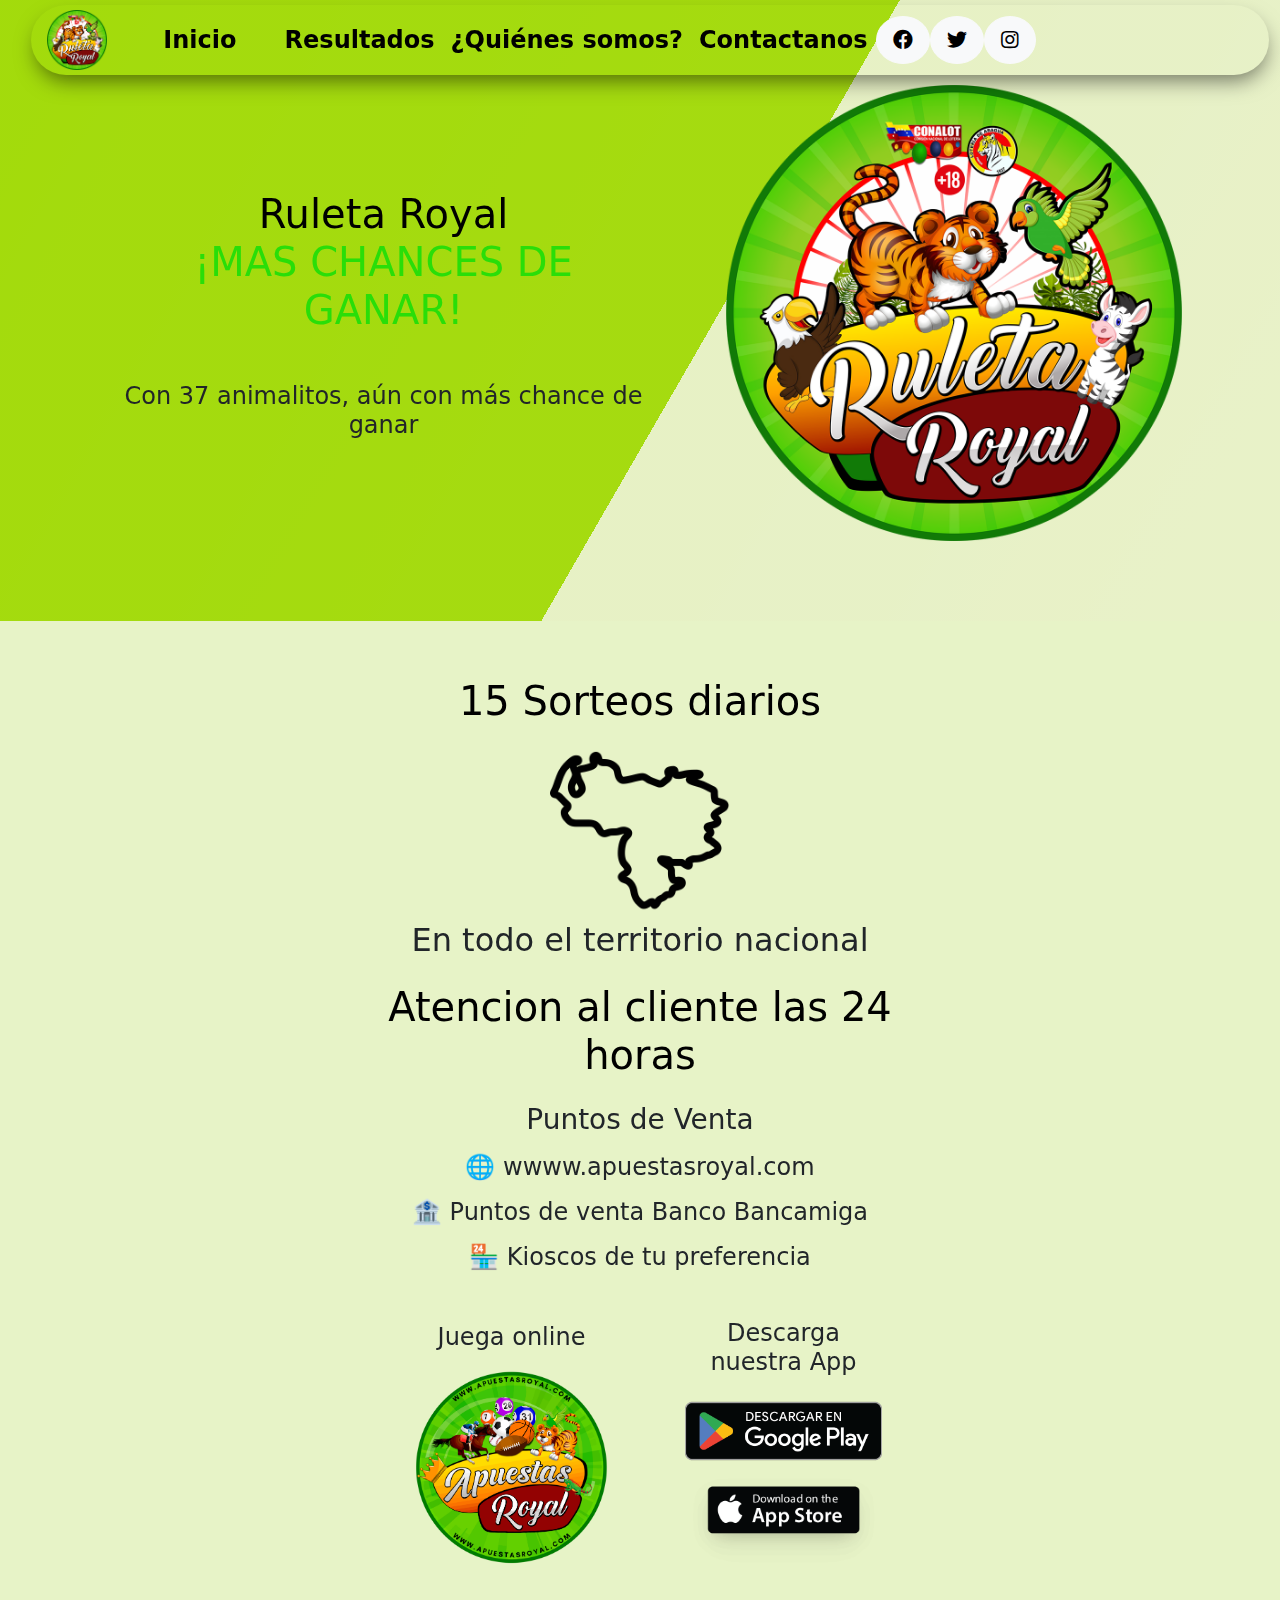
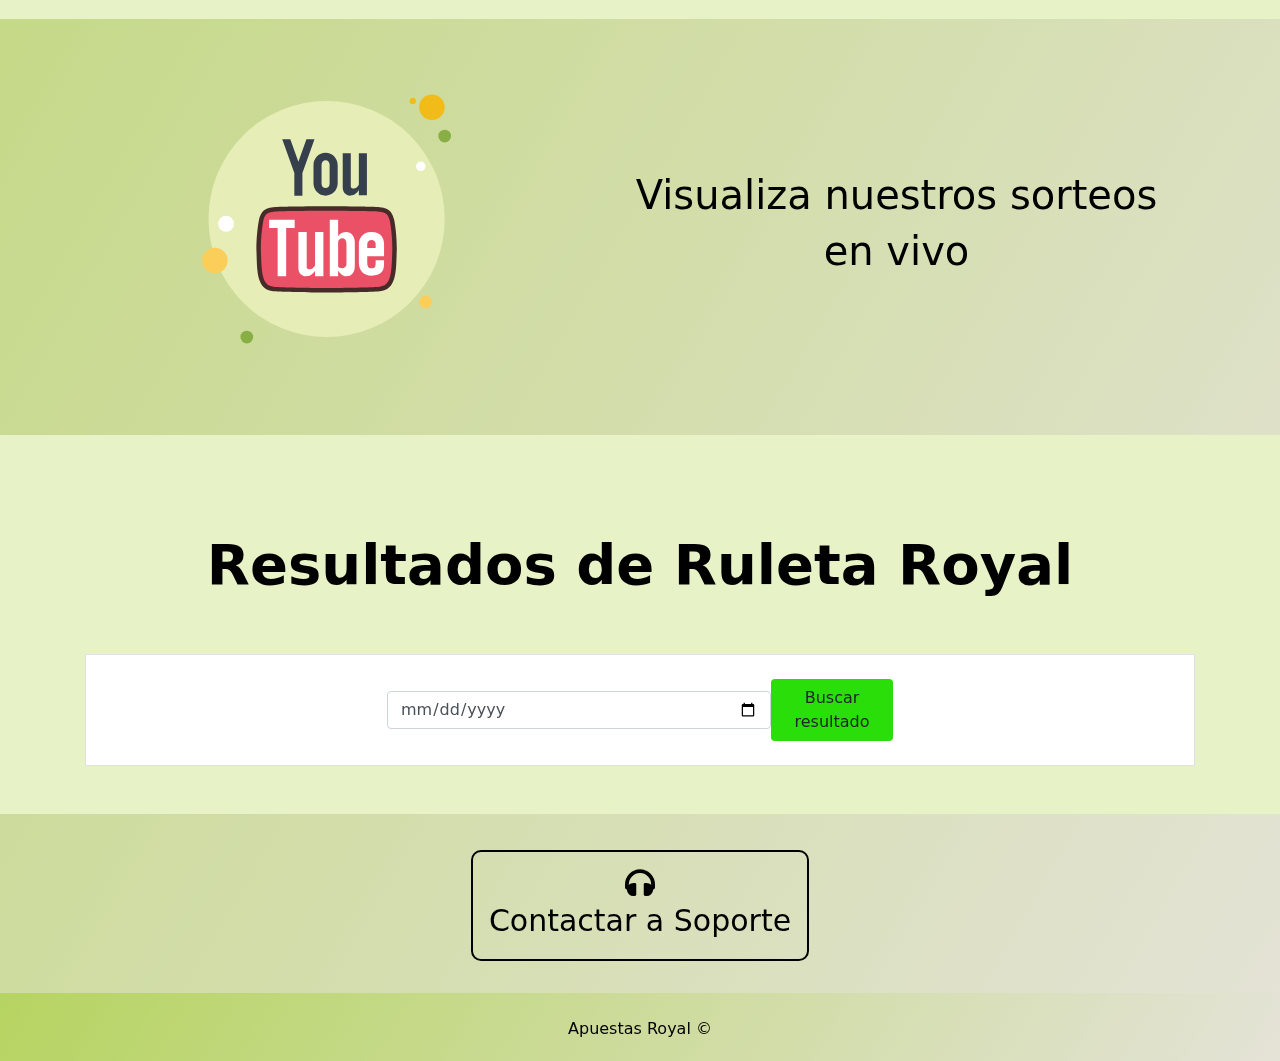
==== commit a9715a9e: "x" ====
--- a/index.html
+++ b/index.html
@@ -3,14 +3,18 @@
 <head>
     <meta charset="UTF-8">
     <meta name="viewport" content="width=device-width, initial-scale=1.0">
-    <title>Loterias</title>
+    <title>Ruleta Royal</title>
     <link rel="stylesheet" href="https://stackpath.bootstrapcdn.com/bootstrap/4.3.1/css/bootstrap.min.css" integrity="sha384-ggOyR0iXCbMQv3Xipma34MD+dH/1fQ784/j6cY/iJTQUOhcWr7x9JvoRxT2MZw1T" crossorigin="anonymous">
     <link href="https://cdn.jsdelivr.net/npm/bootstrap@5.3.1/dist/css/bootstrap.min.css" rel="stylesheet" integrity="sha384-4bw+/aepP/YC94hEpVNVgiZdgIC5+VKNBQNGCHeKRQN+PtmoHDEXuppvnDJzQIu9" crossorigin="anonymous">
+    <link rel="icon" href="./public/Ruleta Royal Logo.png" type="image/x-icon">
+    <link rel="shortcut icon" href="./public/Ruleta Royal Logo.png" type="image/x-icon">
     <link rel="stylesheet" href="./styles.css">
     <link rel="stylesheet" href="./style-buttons-lottery.css">
     <link rel="stylesheet" href="./style-cards.css">
     <!-- icons -->
     <link rel="stylesheet" href="https://cdnjs.cloudflare.com/ajax/libs/font-awesome/5.15.3/css/all.min.css">
+    <!-- fecha -->
+    
 </head>
 <body class="gradient-custom">
   <header class="text-center automate-social-header">
@@ -42,7 +46,7 @@
                         <a class="nav-link" href="#quienes-somos-container">¿Quiénes somos?</a>
                     </li>
                     <li class="nav-item">
-                      <a class="nav-link" href="#contacto">Contactanos</a>
+                      <a class="nav-link" href="#soporte">Contactanos</a>
                   </li>
                 </ul>
                 <div id="social-header" class="st-nav-section st-nav-secondary nav-item">
@@ -97,46 +101,45 @@
   <!-- <hr class="shine"> -->
   <section class="mt-1 bg-resultados " id="quienes-somos-container">
     
-    <div class="position-relative overflow-hidden text-center" style="margin-top: 4rem;">
+    <div class="overflow-hidden" style="margin-top: 4rem;display: flex;justify-content: center;">
       <!--tenia puesto, elimine para ajustar en el css la version movil p-3 p-md-5 m-md-3-->
-      <div class="col-md-6 p-lg-5 mx-auto my-5">
+      <div class="col-md-6 p-5 text-center">
         <h1 class="display-3 fw-bold"></h1>
-        <h1  class="text-contrast extra-bold display-md-3 display-lg-2 font-lg mb-5  fw-bold text-body-emphasis">15 Sorteos diarios</h1>
-        <img id="img-venezuela" src="./public/kisspng-venezuela-map-computer-icons-clip-art-north-haverbrook-5b18ab1c99e7c0.1742049415283433246304.png" 
-          class=" img-fluid  " alt="Imagen-venezuela">
+        <h1  class="text-contrast extra-bold display-md-3 display-lg-2 font-lg mb-3  fw-bold text-body-emphasis">15 Sorteos diarios</h1>
+        <img id="img-venezuela" src="./public/kisspng-venezuela-map-computer-icons-clip-art-north-haverbrook-5b18ab1c99e7c0.1742049415283433246304.png" class=" img-fluid  " alt="Imagen-venezuela">
         <h2> En todo el territorio nacional </h2>
-        
-        <h1  class="text-contrast extra-bold display-md-3 display-lg-2 font-lg mt-5 mb-5 fw-bold text-body-emphasis">Atencion al cliente las 24 horas</h1>
-        <h3 class="text-contrast extra-bold display-md-3 display-lg-2 font-lg mt-5 mb-1 fw-bold text-body-emphasisl  mb-3">Puntos de Venta</h3> 
+        <h1  class="text-contrast extra-bold display-md-3 display-lg-2 font-lg mt-4 mb-4 fw-bold text-body-emphasis">Atencion al cliente las 24 horas</h1>
+        <h3 class="text-contrast extra-bold display-md-3 display-lg-2 font-lg mt-4 mb-1 fw-bold text-body-emphasisl  mb-3">Puntos de Venta</h3> 
         <h4 class="fw-normal  mb-3 text-contrast no">🌐 wwww.apuestasroyal.com</h4>
-        
         <h4 class="fw-normal  mb-3 text-contrast">🏦 Puntos de venta Banco Bancamiga </h4>
         <h4 class="fw-normal mb-3 text-contrast">🏪 Kioscos de tu preferencia</h4>
-        <div class="d-flex gap-3 justify-content-center lead fw-normal">
-         
-        </div>
+        <div class="container">
+          <div class="row" style="align-items: center; margin-top: 3rem;">
+            <div class="col-lg-5 col-md-7">
+              <h4 class="fw-bold text-contrast no mb-3">Juega online</h4>
+              <a href="https://apuestasroyal.com/"><img id="img-logo-royal" src="./public/logo.png" class="img-fluid" alt="logo-royal"></a>
+            </div>
+            <div class="row col-lg-5 col-md-7">
+              <h4 class="fw-bold text-contrast no mb-3">Descarga nuestra App</h4>
+              <a href="https://play.google.com/store/apps/details?id=ruleta.royal"><img id="img-gplay" src="./public/descarga-gplay.png" class="img-fluid mb-2" alt="descarga-gplay"></a>
+              <a href="https://apuestasroyal.com/"><img id="img-gplay" src="./public/descarga-apple2.png" class="img-fluid" alt="descarga-apple"></a>
+            </div>
+          </div>
+        </div>  
       </div>
       <div class="product-device shadow-sm d-none d-md-block"></div>
       <div class="product-device product-device-2 shadow-sm d-none d-md-block"></div>
     </div>
   </section>
   
-
-
-  <!-- <hr class="shine"> -->
-
-
-
-
   <section id="nuestros-sorteos">
     <div class="container overflow-hidden">
       <div class="row gap-y">
         <div class="main-shape-wrapper">
           <div class="bubbles-wrapper">
             <div data-aos="fade-up">
-              
               <figure>              
-                  <a class="no-decoration text-center" href="https://www.youtube.com/@apuestasroyal/streams">
+                  <a class="no-decoration text-center d-flex justify-content-center" href="https://www.youtube.com/@apuestasroyal/streams">
                   <svg class="illustration" xmlns="http://www.w3.org/2000/svg" x="0px" y="0px" width="400" height="400" viewBox="0 0 100 100">
                     <path fill="#f1bc19" d="M77 12A1 1 0 1 0 77 14A1 1 0 1 0 77 12Z"></path><path fill="#e6edb7" d="M50 13A37 37 0 1 0 50 87A37 37 0 1 0 50 13Z"></path><path fill="#f1bc19" d="M83 11A4 4 0 1 0 83 19A4 4 0 1 0 83 11Z"></path><path fill="#88ae45" d="M87 22A2 2 0 1 0 87 26A2 2 0 1 0 87 22Z"></path><path fill="#fbcd59" d="M81 74A2 2 0 1 0 81 78 2 2 0 1 0 81 74zM15 59A4 4 0 1 0 15 67 4 4 0 1 0 15 59z"></path><path fill="#88ae45" d="M25 85A2 2 0 1 0 25 89A2 2 0 1 0 25 85Z"></path><path fill="#fff" d="M18.5 49A2.5 2.5 0 1 0 18.5 54 2.5 2.5 0 1 0 18.5 49zM79.5 32A1.5 1.5 0 1 0 79.5 35 1.5 1.5 0 1 0 79.5 32z"></path><g><path fill="#ea5167" d="M50,72.3c-5.833-0.001-13.651-0.135-16.649-0.38c-3.994-0.34-4.394-4.195-4.58-10.504l-0.012-0.373 c-0.017-0.563-0.034-1.121-0.06-1.67c0.001-2.964,0.307-6.411,0.799-8.963c0.819-3.34,2.472-3.39,6.463-3.512 c0.601-0.018,1.232-0.037,1.886-0.072c0,0,0.37-0.005,0.721-0.012c1.562-0.034,5.213-0.114,11.294-0.114l0.281,0.001 c6.015,0,9.646,0.078,11.197,0.111c0,0,0.78,0.017,0.882,0.017c0.581,0.032,1.212,0.052,1.814,0.069 c3.992,0.122,5.645,0.172,6.478,3.574c0.481,2.507,0.785,5.952,0.785,8.96c-0.025,0.54-0.044,1.146-0.063,1.76l-0.007,0.222 c-0.186,6.31-0.586,10.165-4.583,10.504C63.658,72.165,55.839,72.299,50,72.3L50,72.3z"></path><path fill="#472b29" d="M49.86,47.4l0.284,0.001c6.046,0,9.666,0.078,11.212,0.112l0.057,0.001 c0.382,0.008,0.636,0.013,0.769,0.014c0.613,0.033,1.238,0.052,1.833,0.07c4.12,0.125,5.131,0.26,5.812,3.008 c0.476,2.487,0.771,5.849,0.773,8.794c-0.026,0.571-0.045,1.175-0.064,1.787l-0.006,0.207c-0.19,6.468-0.641,9.546-3.94,9.826 C63.628,71.465,55.831,71.599,50,71.6c-5.828-0.001-13.624-0.134-16.588-0.378c-3.301-0.28-3.751-3.358-3.942-9.829l-0.011-0.345 c-0.017-0.564-0.034-1.124-0.059-1.674c0.002-2.933,0.3-6.297,0.779-8.797c0.674-2.72,1.685-2.854,5.805-2.979 c0.599-0.018,1.226-0.038,1.878-0.072c0.115-0.002,0.412-0.006,0.724-0.013C39.988,47.483,43.713,47.4,49.86,47.4 M49.863,46 c-6.092,0-9.748,0.08-11.309,0.114c-0.379,0.008-0.737,0.013-0.743,0.013c-0.649,0.035-1.275,0.054-1.871,0.072 c-3.984,0.121-6.177,0.188-7.13,4.078C28.311,52.871,28,56.379,28,59.406c0.031,0.666,0.049,1.346,0.071,2.031 c0.163,5.535,0.317,10.763,5.223,11.18C36.294,72.864,44.14,72.999,49.999,73c5.86-0.001,13.705-0.136,16.706-0.384 c4.907-0.417,5.061-5.645,5.224-11.18c0.021-0.685,0.041-1.365,0.071-2.003c0-3.055-0.312-6.563-0.805-9.126 c-0.96-3.92-3.155-3.987-7.137-4.108c-0.596-0.018-1.221-0.037-1.835-0.071c-0.112,0-0.369-0.005-0.779-0.014 c-1.549-0.033-5.164-0.113-11.3-0.113C50.099,46.001,49.863,46,49.863,46L49.863,46z"></path></g><g><path fill="#fff" d="M49,67.947h-2.614v-1.737c-0.327,0.474-1.144,1.736-2.887,1.737c-0.87,0-2.341-0.632-2.341-2.526 V54.053h2.614v10.895c0,0.291,0.024,0.798,0.98,0.789c1.063-0.01,1.634-1.263,1.634-1.263V54.053H49V67.947z"></path></g><g><path fill="#fff" d="M40 52.789L37.333 52.789 37.333 67.947 34.667 67.947 34.667 52.789 32 52.789 32 50.263 40 50.263z"></path></g><g><path fill="#fff" d="M58.842,57.286c0-1.09-0.357-1.829-0.813-2.386c-0.452-0.557-1.119-0.848-1.967-0.848 c-0.425,0-0.848,0.114-1.272,0.322c-0.425,0.205-0.876,0.562-1.176,1.017v-5.128H51v17.684h2.614v-1.737 c0.505,0.57,1.24,1.751,2.614,1.737c1.961,0,2.614-1.737,2.614-3.158V57.286z M56.228,64.187c0,0.697-0.586,1.234-1.307,1.234 s-1.295-0.268-1.307-0.632v-7.503c0.012-0.635,0.586-1.263,1.307-1.263s1.307,0.555,1.307,1.819V64.187z"></path></g><g><path fill="#fff" d="M68,61.632v-3.936c0-1.261-0.658-3.643-3.947-3.643c-3.125,0-3.943,2.501-3.943,3.643v5.947 c0,1.292,0.366,2.29,1.063,3.021c0.704,0.731,1.679,1.084,2.93,1.084c1.366,0,2.408-0.326,3.076-1.029 C67.884,66.045,68,65.023,68,63.643v-0.748h-2.632v0.632c0,0.762-0.078,1.347-0.262,1.555c-0.182,0.232-0.52,0.335-1.054,0.34 c-0.483,0.005-0.85-0.124-1.032-0.414c-0.186-0.264-0.284-0.719-0.284-1.422v-1.953H68z M62.737,57.842 c0.012-0.678,0.589-1.263,1.316-1.263c0.726,0,1.316,0.486,1.316,1.263v1.263h-2.632V57.842z"></path></g><g><path fill="#36404d" d="M43.684 25L41.158 32.074 38.632 25 36.105 25 39.895 35.611 39.895 42.684 42.421 42.684 42.421 35.611 46.211 25z"></path></g><g><path fill="#36404d" d="M60.105,29.421v9.789c0,0-0.552,1.253-1.579,1.263c-0.925,0.009-0.947-0.499-0.947-0.789V29.421 h-2.526v10.737c0,1.895,1.421,2.526,2.262,2.526c1.685,0,2.475-1.263,2.79-1.737v1.579h2.526V29.421H60.105z"></path></g><g><path fill="#36404d" d="M49.684,42.684c-2.089,0-3.789-1.736-3.789-3.869v-5.684c0-2.132,1.7-3.869,3.789-3.869 c2.089,0,3.789,1.736,3.789,3.869v5.684C53.474,40.949,51.773,42.684,49.684,42.684z M49.684,31.632 c-0.697,0-1.263,0.625-1.263,1.395v5.895c0,0.769,0.566,1.395,1.263,1.395c0.697,0,1.263-0.625,1.263-1.395v-5.895 C50.947,32.257,50.381,31.632,49.684,31.632z"></path></g>
                     </svg>
@@ -150,7 +153,7 @@
           
           <a class="no-decoration text-center" href="https://www.youtube.com/@apuestasroyal/streams">
             <h1 class="text-contrast extra-bold display-md-3 display-lg-2 font-lg  fw-bold text-body-emphasis">Visualiza nuestros sorteos</h1>
-            <h1 class="text-contrast extra-bold display-md-3 display-lg-2 font-lg mb-5 fw-bold text-body-emphasis ">en vivo</h1>
+            <h1 class="text-contrast extra-bold display-md-3 display-lg-2 font-lg fw-bold text-body-emphasis ">en vivo</h1>
           </a>
          
         </div>
@@ -167,6 +170,23 @@
         <h1 id="tittle-resultados" class="display-4 font-weight-bolder py-5">Resultados de Ruleta Royal</h1>
           <!--Funcion que cambie titulo dependiendo loteria-->  
       </div>
+      <!--Selector de fecha-->
+      <div class="bg-white border rounded-3 d-flex justify-content-center">
+        <section class="w-50 p-4 d-flex justify-content-center pb4" id="calendario">
+          <div class="container">
+            <div class="row" style="display: flex; flex-wrap: nowrap; align-items: center;">
+              <div class="input-group date">
+                <input value="" type="date" class="form-control" id="fecha_buscar" placeholder="fecha"
+                aria-label="fecha"
+                aria-describedby="basic-addon2">
+              </div>
+            <div class="input-goup-append" id="buscar">
+              <button class="btn btn outline-primary button_search" type="button" style="background-color: #29de09;" onclick="obtenerDatosDeLoteria()">Buscar resultado
+              </button>
+            </div>
+            </div>
+        </section>
+      </div>
       <div id="resultados-container" class="row">
         <!--<div id="resultados-container">
           <!-aca se injecta las tarjetas -->
@@ -180,21 +200,19 @@
   </section>
 
    <section class="mt-1" id="permisos">
-    <div class="position-relative overflow-hidden text-center">
+    <div class="position-relative overflow-hidden text-center d-flex justify-content-center">
       <!--tenia puesto, elimine para ajustar en el css la version movil p-3 p-md-5 m-md-3-->
-      <div class="col-md-6 p-lg-5 mx-auto my-5">
+      <div class="d-flex justify-content-center">
         <h1 class="display-3 fw-bold"></h1>
-
-              <a class="nav-link w-100" id="soporte" href="https://t.me/apuestasroyaloficial">
-                <i class="fas fa-headphones"></i> Contactar a Soporte
-              </a>
+          <a class="nav-link" id="soporte" href="https://api.whatsapp.com/send/?phone=%2B584249166846&text&type=phone_number&app_absent=0">
+            <i class="fas fa-headphones"></i> Contactar a Soporte
+          </a>
       </div>
       <div class="product-device shadow-sm d-none d-md-block"></div>
       <div class="product-device product-device-2 shadow-sm d-none d-md-block"></div>
     </div>
   </section>
 
-   
   <footer class="text-center py-1 pt-3 gradient-custom">
     <div id="contacto ">
       <div class="navbar-nav ml-auto mb-2 mb-1 d-flex justify-content-center align-items-center">
@@ -207,6 +225,7 @@
     </div>
     <a class="no-decoration" href="https://apuestasroyal.com/"><p>Apuestas Royal &copy; </p></a>
   </footer>
+
 <script src="./scripts/closeMenu.js"></script>
 <script src="./scripts/resultados.js"></script>
 <script src="https://code.jquery.com/jquery-3.3.1.slim.min.js" integrity="sha384-q8i/X+965DzO0rT7abK41JStQIAqVgRVzpbzo5smXKp4YfRvH+8abtTE1Pi6jizo" crossorigin="anonymous"></script>
--- a/styles.css
+++ b/styles.css
@@ -60,7 +60,19 @@
   width: 3%;
   background-color:  none !important;
 }
-
+#img-logo-royal{
+  max-width: 100%;
+  @media (max-width: 780px) {
+    max-width: 40%;
+    margin-bottom: 2rem;
+  }
+}
+#img-gplay{
+  max-width: 100%;
+  @media (max-width: 780px) {
+    max-width: 40%;
+  }
+}
 .row{
   display: flex;
   flex-wrap: wrap;
@@ -215,15 +227,23 @@
 
 #soporte{
   font-size: 30px;
+<<<<<<< HEAD:styles.css
   
   max-width: 30%; 
   max-height: 200px;
   margin: 0 auto; 
   display: block; 
   text-align: center; 
+=======
+  max-height: 200px; 
+  display: grid;
+>>>>>>> 20b924874e8222ef6a3dc157baeb078e9e8c7972:loteria/styles.css
   color: black !important;
   border: 2px solid black;
   border-radius: 10px;
+  margin-top: 2rem;
+  margin-bottom: 2rem;
+  padding: 1rem;
 }
 
 #soporte:hover{
@@ -280,24 +300,28 @@
   z-index: 0;
 }
 #navbarSupportedContent{
+  position: fixed;
+  margin-top: 4rem;
+  width: -webkit-fill-available;
+
   color: rgb(0, 0, 0);
   -webkit-box-shadow: 1px 10px 21px -5px rgba(0,0,0,0.53);
   -moz-box-shadow: 1px 10px 21px -5px rgba(0,0,0,0.53);
   box-shadow: 1px 10px 21px -5px rgba(0,0,0,0.53);
   border-radius: 100px;
-  margin-right: 1vh;
-  margin-left: 1vh;
+  margin-right: 1.2vh;
+  z-index: 999;
   @media (max-width: 990px) {
     position: fixed;
     z-index: 12;
+    top: 3%;
     background-color: aliceblue;
-    top: 5%;
+    margin-left: 1.2vh;
     width: 97%;
     height: auto;
     transition: opacity 0.5s ease-in-out;
     padding-top: 10px;
     padding-bottom: 10px;
-    
     /*
     border-radius: 0px;
     transition: 0.5s;
@@ -310,6 +334,9 @@
 }
 .navbar-toggler{
   margin-left: 1vh;
+  position: fixed;
+  top: 2%;
+  left: 1%;
 }
 .illustration{
   display: block;
@@ -318,17 +345,12 @@
     width: 100%;
   }
 }
-
-
-
-
 
 .floating { 
   animation-name: floating;
   animation-duration: 3s;
   animation-iteration-count: infinite;
   animation-timing-function: ease-in-out;
-  margin-left: 30px;
   margin-top: 5px;
 }
 
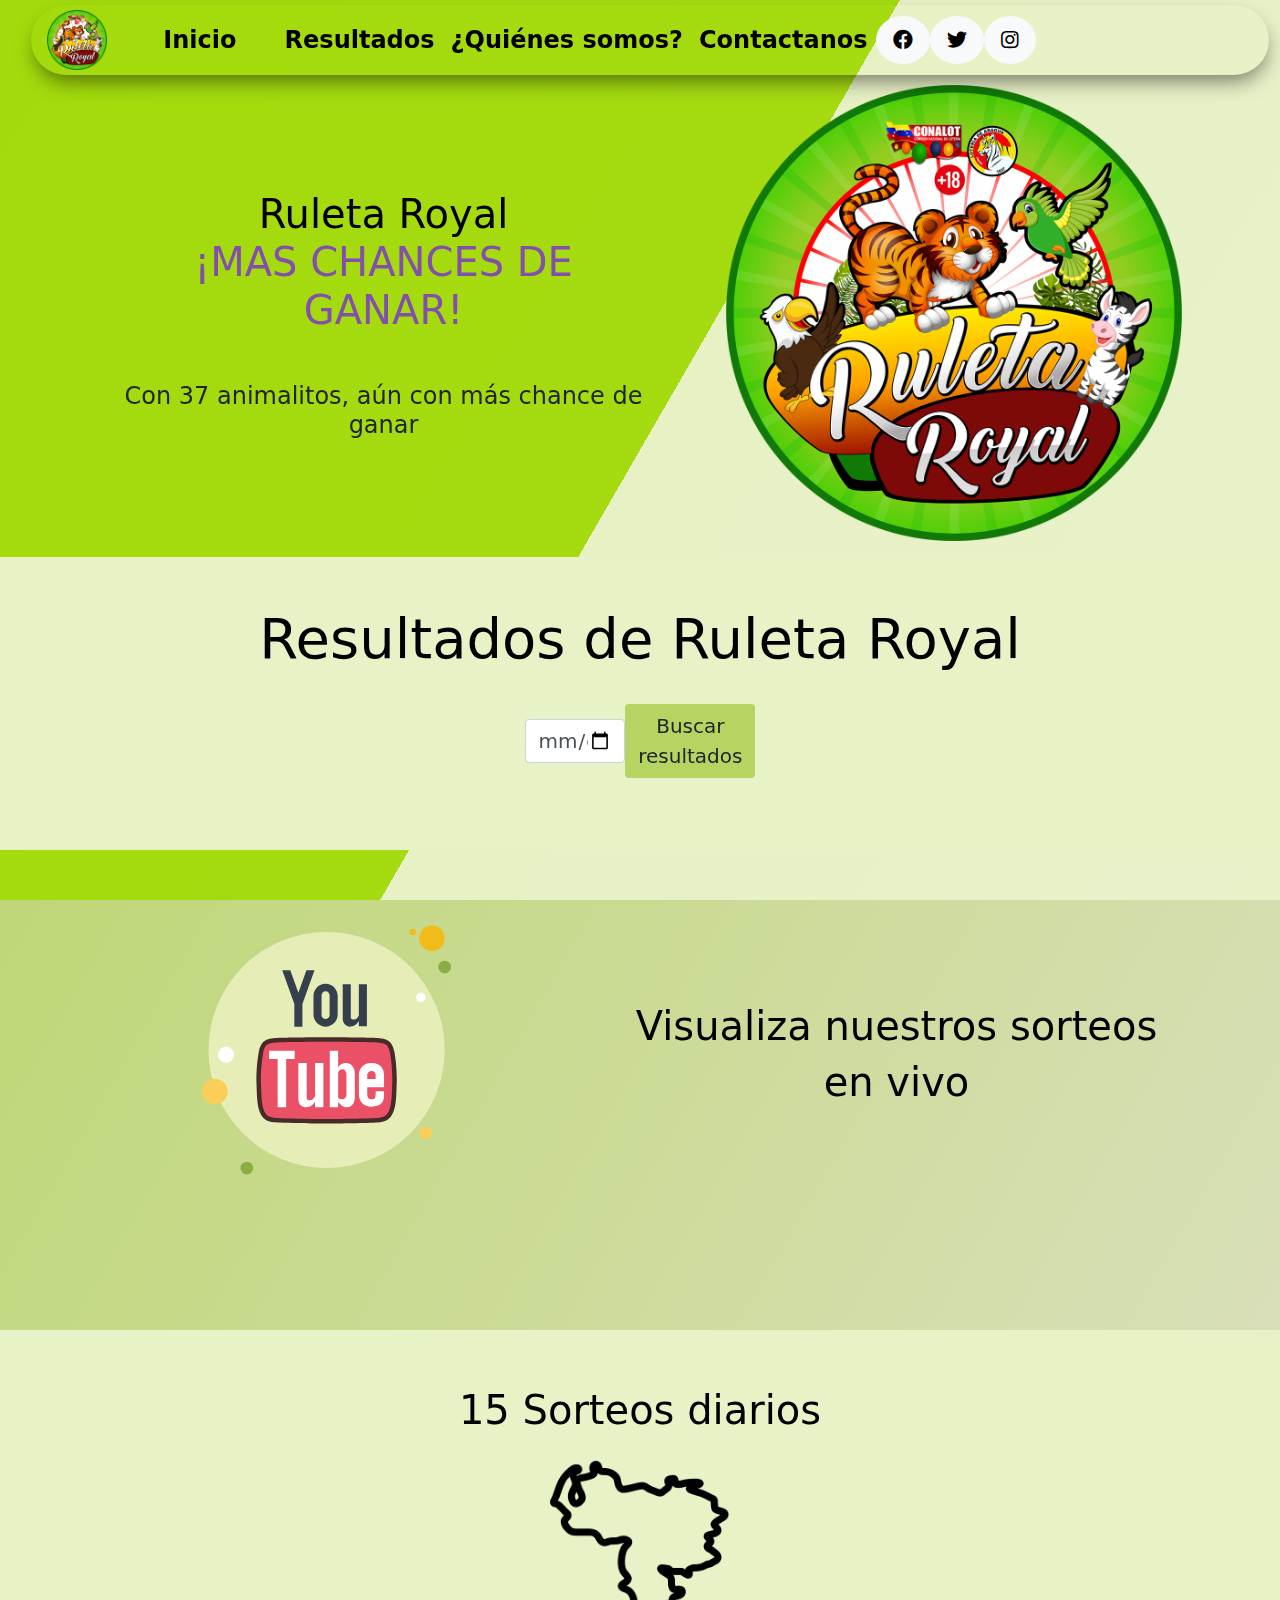
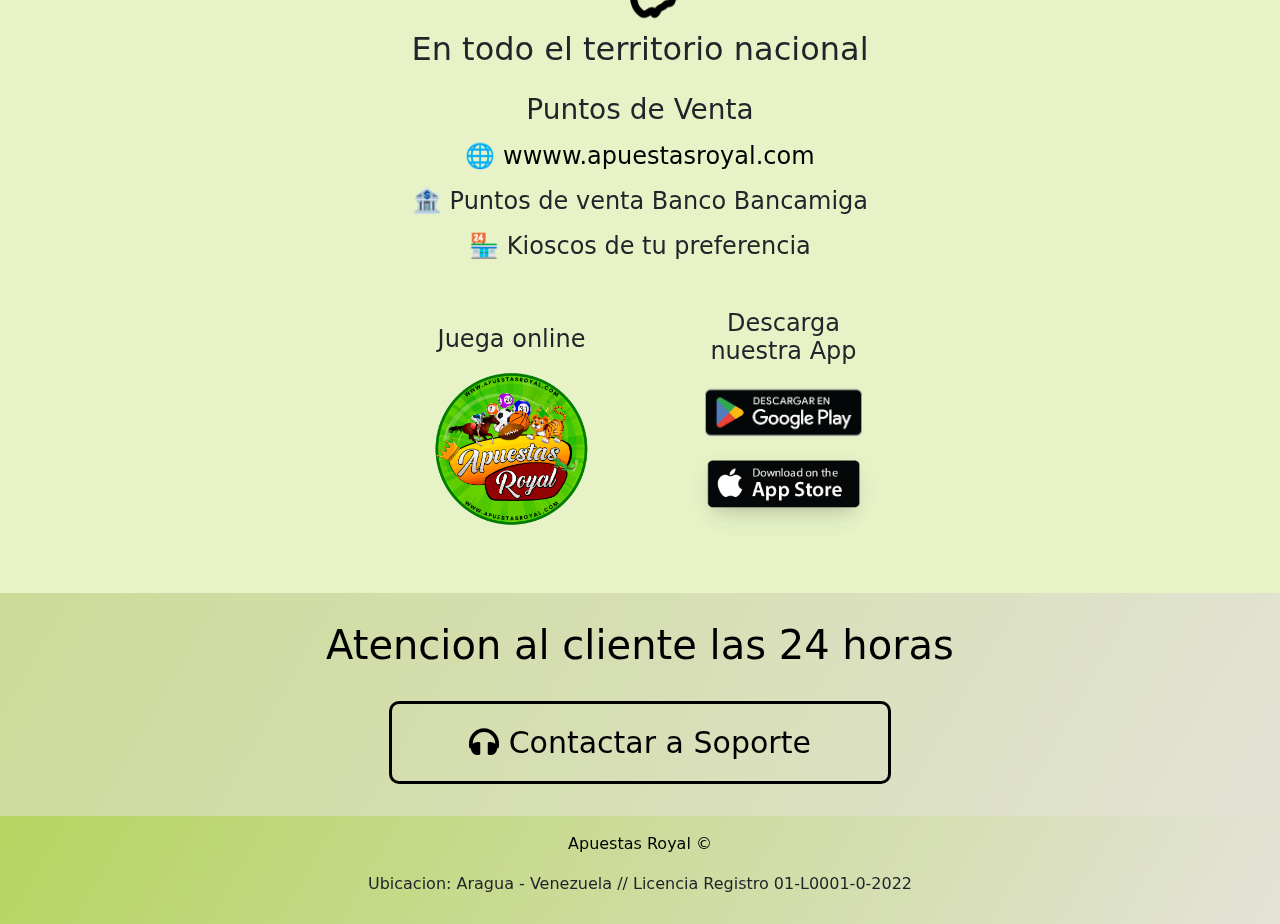
==== commit 92c3bb3c: "V7 Detalles buscar y nav" ====
--- a/index.html
+++ b/index.html
@@ -80,8 +80,8 @@
       <div class="container overflow-hidden"  id="content">
           <div class="row">
               <div class="col-lg-6">
-                  <h1  class="text-contrast extra-bold display-md-3 display-lg-2 font-lg mb-5  fw-bold text-body-emphasis">Ruleta Royal
-                    <span class="d-block light font-md" style="color:#29de09;  ">¡MAS CHANCES DE GANAR!</span></h1>
+                  <h1  class="text-contrast  display-md-3 display-lg-2 font-lg mb-5 text-body-emphasis">Ruleta Royal
+                    <span class="d-block  font-md fw-bold" style="color:#834fad;  ">¡MAS CHANCES DE GANAR!</span></h1>
                   <h4 class="text-contrast ">Con 37 animalitos, aún con más chance de ganar</h4>
               </div>
               <div class="main-shape-wrapper"><!--Diseño para svg animado-->
@@ -98,39 +98,43 @@
   </header>
 
 
+<!--contenedor de loteria!-->
+<section class="wrapper bg-resultados">
+  <div class="container py-5 text-center justify-content-center">
+    <div class="row">
+      <h1 id="tittle-resultados" class="display-4 ">Resultados de Ruleta Royal</h1>
+        <!--Funcion que cambie titulo dependiendo loteria-->  
+    </div>
+    <!--Selector de fecha-->
+    <div class="  rounded-3 d-flex justify-content-center">
+      <section class=" p-4 d-flex justify-content-center pb4 " id="calendario">
+        <div class="container">
+          <div class="row" style="display: flex; flex-wrap: nowrap; align-items: center;">
+            <div class="input-group date">
+              <input value="" type="date" class="form-control" id="fecha_buscar" placeholder="fecha"
+              aria-label="fecha"
+              aria-describedby="basic-addon2">
+            </div>
+          <div class="input-goup-append" id="buscar">
+            <button id="buscar_btn" class="btn btn outline-primary button_search" type="button" style="background-color: #b6d461;" onclick="obtenerDatosDeLoteria()">Buscar resultados
+            </button>
+          </div>
+          </div>
+      </section>
+    </div>
+    <div id="resultados-container" class="row">
+      <!--<div id="resultados-container">
+        <!-aca se injecta las tarjetas -->
+      </div-->
+    </div>    
+  </div> 
+</section>
+
+
+
+
   <!-- <hr class="shine"> -->
-  <section class="mt-1 bg-resultados " id="quienes-somos-container">
-    
-    <div class="overflow-hidden" style="margin-top: 4rem;display: flex;justify-content: center;">
-      <!--tenia puesto, elimine para ajustar en el css la version movil p-3 p-md-5 m-md-3-->
-      <div class="col-md-6 p-5 text-center">
-        <h1 class="display-3 fw-bold"></h1>
-        <h1  class="text-contrast extra-bold display-md-3 display-lg-2 font-lg mb-3  fw-bold text-body-emphasis">15 Sorteos diarios</h1>
-        <img id="img-venezuela" src="./public/kisspng-venezuela-map-computer-icons-clip-art-north-haverbrook-5b18ab1c99e7c0.1742049415283433246304.png" class=" img-fluid  " alt="Imagen-venezuela">
-        <h2> En todo el territorio nacional </h2>
-        <h1  class="text-contrast extra-bold display-md-3 display-lg-2 font-lg mt-4 mb-4 fw-bold text-body-emphasis">Atencion al cliente las 24 horas</h1>
-        <h3 class="text-contrast extra-bold display-md-3 display-lg-2 font-lg mt-4 mb-1 fw-bold text-body-emphasisl  mb-3">Puntos de Venta</h3> 
-        <h4 class="fw-normal  mb-3 text-contrast no">🌐 wwww.apuestasroyal.com</h4>
-        <h4 class="fw-normal  mb-3 text-contrast">🏦 Puntos de venta Banco Bancamiga </h4>
-        <h4 class="fw-normal mb-3 text-contrast">🏪 Kioscos de tu preferencia</h4>
-        <div class="container">
-          <div class="row" style="align-items: center; margin-top: 3rem;">
-            <div class="col-lg-5 col-md-7">
-              <h4 class="fw-bold text-contrast no mb-3">Juega online</h4>
-              <a href="https://apuestasroyal.com/"><img id="img-logo-royal" src="./public/logo.png" class="img-fluid" alt="logo-royal"></a>
-            </div>
-            <div class="row col-lg-5 col-md-7">
-              <h4 class="fw-bold text-contrast no mb-3">Descarga nuestra App</h4>
-              <a href="https://play.google.com/store/apps/details?id=ruleta.royal"><img id="img-gplay" src="./public/descarga-gplay.png" class="img-fluid mb-2" alt="descarga-gplay"></a>
-              <a href="https://apuestasroyal.com/"><img id="img-gplay" src="./public/descarga-apple2.png" class="img-fluid" alt="descarga-apple"></a>
-            </div>
-          </div>
-        </div>  
-      </div>
-      <div class="product-device shadow-sm d-none d-md-block"></div>
-      <div class="product-device product-device-2 shadow-sm d-none d-md-block"></div>
-    </div>
-  </section>
+  
   
   <section id="nuestros-sorteos">
     <div class="container overflow-hidden">
@@ -162,48 +166,53 @@
   </section>
 
   <!-- <hr class="shine"> -->
-
-  <!--contenedor de loteria!-->
-  <section class="wrapper bg-resultados">
-    <div class="container py-5 text-center justify-content-center">
-      <div class="row">
-        <h1 id="tittle-resultados" class="display-4 font-weight-bolder py-5">Resultados de Ruleta Royal</h1>
-          <!--Funcion que cambie titulo dependiendo loteria-->  
-      </div>
-      <!--Selector de fecha-->
-      <div class="bg-white border rounded-3 d-flex justify-content-center">
-        <section class="w-50 p-4 d-flex justify-content-center pb4" id="calendario">
-          <div class="container">
-            <div class="row" style="display: flex; flex-wrap: nowrap; align-items: center;">
-              <div class="input-group date">
-                <input value="" type="date" class="form-control" id="fecha_buscar" placeholder="fecha"
-                aria-label="fecha"
-                aria-describedby="basic-addon2">
-              </div>
-            <div class="input-goup-append" id="buscar">
-              <button class="btn btn outline-primary button_search" type="button" style="background-color: #29de09;" onclick="obtenerDatosDeLoteria()">Buscar resultado
-              </button>
-            </div>
-            </div>
-        </section>
-      </div>
-      <div id="resultados-container" class="row">
-        <!--<div id="resultados-container">
-          <!-aca se injecta las tarjetas -->
-        </div-->
-      </div>    
-    </div> 
-  </section>
+  <section class="mt-1 bg-resultados " id="quienes-somos-container">
+    
+    <div class="overflow-hidden" style="margin-top: 4rem;display: flex;justify-content: center;">
+      <!--tenia puesto, elimine para ajustar en el css la version movil p-3 p-md-5 m-md-3-->
+      <div class="col-md-6 p-5 text-center">
+        <h1 class="display-3 fw-bold"></h1>
+        <h1  class="text-contrast extra-bold display-md-3 display-lg-2 font-lg mb-3  fw-bold text-body-emphasis">15 Sorteos diarios</h1>
+        <img id="img-venezuela" src="./public/kisspng-venezuela-map-computer-icons-clip-art-north-haverbrook-5b18ab1c99e7c0.1742049415283433246304.png" class=" img-fluid  " alt="Imagen-venezuela">
+        <h2> En todo el territorio nacional </h2>
+       
+        <h3 class="text-contrast extra-bold display-md-3 display-lg-2 font-lg mt-4 mb-1 fw-bold text-body-emphasisl  mb-3">Puntos de Venta</h3> 
+        <a class="no-decoration" href="https://www.apuestasroyal.com/"><h4 class="fw-normal  mb-3 text-contrast ">🌐 wwww.apuestasroyal.com</h4></a> 
+        <h4 class="fw-normal  mb-3 text-contrast">🏦 Puntos de venta Banco Bancamiga </h4>
+        <h4 class="fw-normal mb-3 text-contrast">🏪 Kioscos de tu preferencia</h4>
+        <div class="container">
+          <div class="row" style="align-items: center; margin-top: 3rem;">
+            <div class="col-lg-5 col-md-7">
+              <h4 class="fw-bold text-contrast no mb-3">Juega online</h4>
+              <a href="https://apuestasroyal.com/"><img id="img-logo-royal" src="./public/logo.png" class="img-fluid" alt="logo-royal"></a>
+            </div>
+            <div class="row col-lg-5 col-md-7">
+              <h4 class="fw-bold text-contrast no mb-3">Descarga nuestra App</h4>
+              <a href="https://play.google.com/store/apps/details?id=ruleta.royal"><img id="img-gplay" src="./public/descarga-gplay.png" class="img-fluid mb-2" alt="descarga-gplay"></a>
+              <a href="https://apuestasroyal.com/"><img id="img-apple" src="./public/descarga-apple2.png" class="img-fluid" alt="descarga-apple"></a>
+            </div>
+          </div>
+        </div>  
+      </div>
+      <div class="product-device shadow-sm d-none d-md-block"></div>
+      <div class="product-device product-device-2 shadow-sm d-none d-md-block"></div>
+    </div>
+  </section>
+  
 
   <section id="Reglas">
 
   </section>
 
    <section class="mt-1" id="permisos">
+    
     <div class="position-relative overflow-hidden text-center d-flex justify-content-center">
       <!--tenia puesto, elimine para ajustar en el css la version movil p-3 p-md-5 m-md-3-->
-      <div class="d-flex justify-content-center">
+      
+      <div class=" justify-content-center">
+        
         <h1 class="display-3 fw-bold"></h1>
+        <h1  class="  display-md-3 display-lg-2 font-lg mt-4 mb-4 ">Atencion al cliente las 24 horas</h1>
           <a class="nav-link" id="soporte" href="https://api.whatsapp.com/send/?phone=%2B584249166846&text&type=phone_number&app_absent=0">
             <i class="fas fa-headphones"></i> Contactar a Soporte
           </a>
@@ -216,14 +225,10 @@
   <footer class="text-center py-1 pt-3 gradient-custom">
     <div id="contacto ">
       <div class="navbar-nav ml-auto mb-2 mb-1 d-flex justify-content-center align-items-center">
-        <!-- <li class="nav-item ">
-          <a class="nav-link " id="soporte" href="https://t.me/apuestasroyaloficial">
-            <i class="fas fa-headphones"></i> Contactar a Soporte
-          </a>
-        </li> -->
-      </ul>
-    </div>
-    <a class="no-decoration" href="https://apuestasroyal.com/"><p>Apuestas Royal &copy; </p></a>
+        <a class="no-decoration " href="https://apuestasroyal.com/"><p>Apuestas Royal &copy; </p></a>
+        <p>Ubicacion: Aragua - Venezuela  //  Licencia Registro 01-L0001-0-2022  </p>
+    </div>
+    
   </footer>
 
 <script src="./scripts/closeMenu.js"></script>
@@ -231,5 +236,6 @@
 <script src="https://code.jquery.com/jquery-3.3.1.slim.min.js" integrity="sha384-q8i/X+965DzO0rT7abK41JStQIAqVgRVzpbzo5smXKp4YfRvH+8abtTE1Pi6jizo" crossorigin="anonymous"></script>
 <script src="https://cdnjs.cloudflare.com/ajax/libs/popper.js/1.14.7/umd/popper.min.js" integrity="sha384-UO2eT0CpHqdSJQ6hJty5KVphtPhzWj9WO1clHTMGa3JDZwrnQq4sF86dIHNDz0W1" crossorigin="anonymous"></script>
 <script src="https://stackpath.bootstrapcdn.com/bootstrap/4.3.1/js/bootstrap.min.js" integrity="sha384-JjSmVgyd0p3pXB1rRibZUAYoIIy6OrQ6VrjIEaFf/nJGzIxFDsf4x0xIM+B07jRM" crossorigin="anonymous"></script>
+<script src="./scripts/navbar.js"></script>
 </body>
 </html>--- a/styles.css
+++ b/styles.css
@@ -31,6 +31,19 @@
   padding: 20px;
   text-align: center;
 }
+
+#navbar {
+  background-color: transparent;
+  transition: background-color 0.3s ease;
+  /* Otros estilos de la barra de navegación */
+}
+
+/* Estilo de la barra de navegación cuando se hace scroll */
+.navbar-scrolled {
+  background-color: #9d87af; /* Cambia el color de fondo al hacer scroll */
+  /* Otros estilos de la barra de navegación cuando se hace scroll */
+}
+
 
 nav{
   background-color: #23293100 ;
@@ -61,6 +74,13 @@
   background-color:  none !important;
 }
 #img-logo-royal{
+  max-width: 80%;
+  @media (max-width: 780px) {
+    max-width: 40%;
+    margin-bottom: 2rem;
+  }
+}
+#img-apple{
   max-width: 100%;
   @media (max-width: 780px) {
     max-width: 40%;
@@ -68,11 +88,13 @@
   }
 }
 #img-gplay{
-  max-width: 100%;
+  max-width: 80%;
   @media (max-width: 780px) {
     max-width: 40%;
-  }
-}
+    margin-bottom: 2rem;
+  }
+}
+
 .row{
   display: flex;
   flex-wrap: wrap;
@@ -226,20 +248,14 @@
 }
 
 #soporte{
-  font-size: 30px;
-<<<<<<< HEAD:styles.css
-  
-  max-width: 30%; 
+  font-size: 30px; 
+  max-width: 80%; 
   max-height: 200px;
   margin: 0 auto; 
   display: block; 
   text-align: center; 
-=======
-  max-height: 200px; 
-  display: grid;
->>>>>>> 20b924874e8222ef6a3dc157baeb078e9e8c7972:loteria/styles.css
   color: black !important;
-  border: 2px solid black;
+  border: 3px solid black;
   border-radius: 10px;
   margin-top: 2rem;
   margin-bottom: 2rem;
@@ -247,8 +263,8 @@
 }
 
 #soporte:hover{
-  color: rgb(255, 255, 255) !important;
-  border: 2px solid white;
+  color: #8d69ac !important;
+  border: 3px solid #8a63aa;
   border-radius: 10px;
 }
 
@@ -387,9 +403,14 @@
   transform: scaleX(1);
 }
 
-
-
-
+#fecha_buscar,#buscar_btn {
+  font-size: 20px !important;
+
+}
+
+#fecha_buscar{
+  width: 0px;
+}
 
 
 
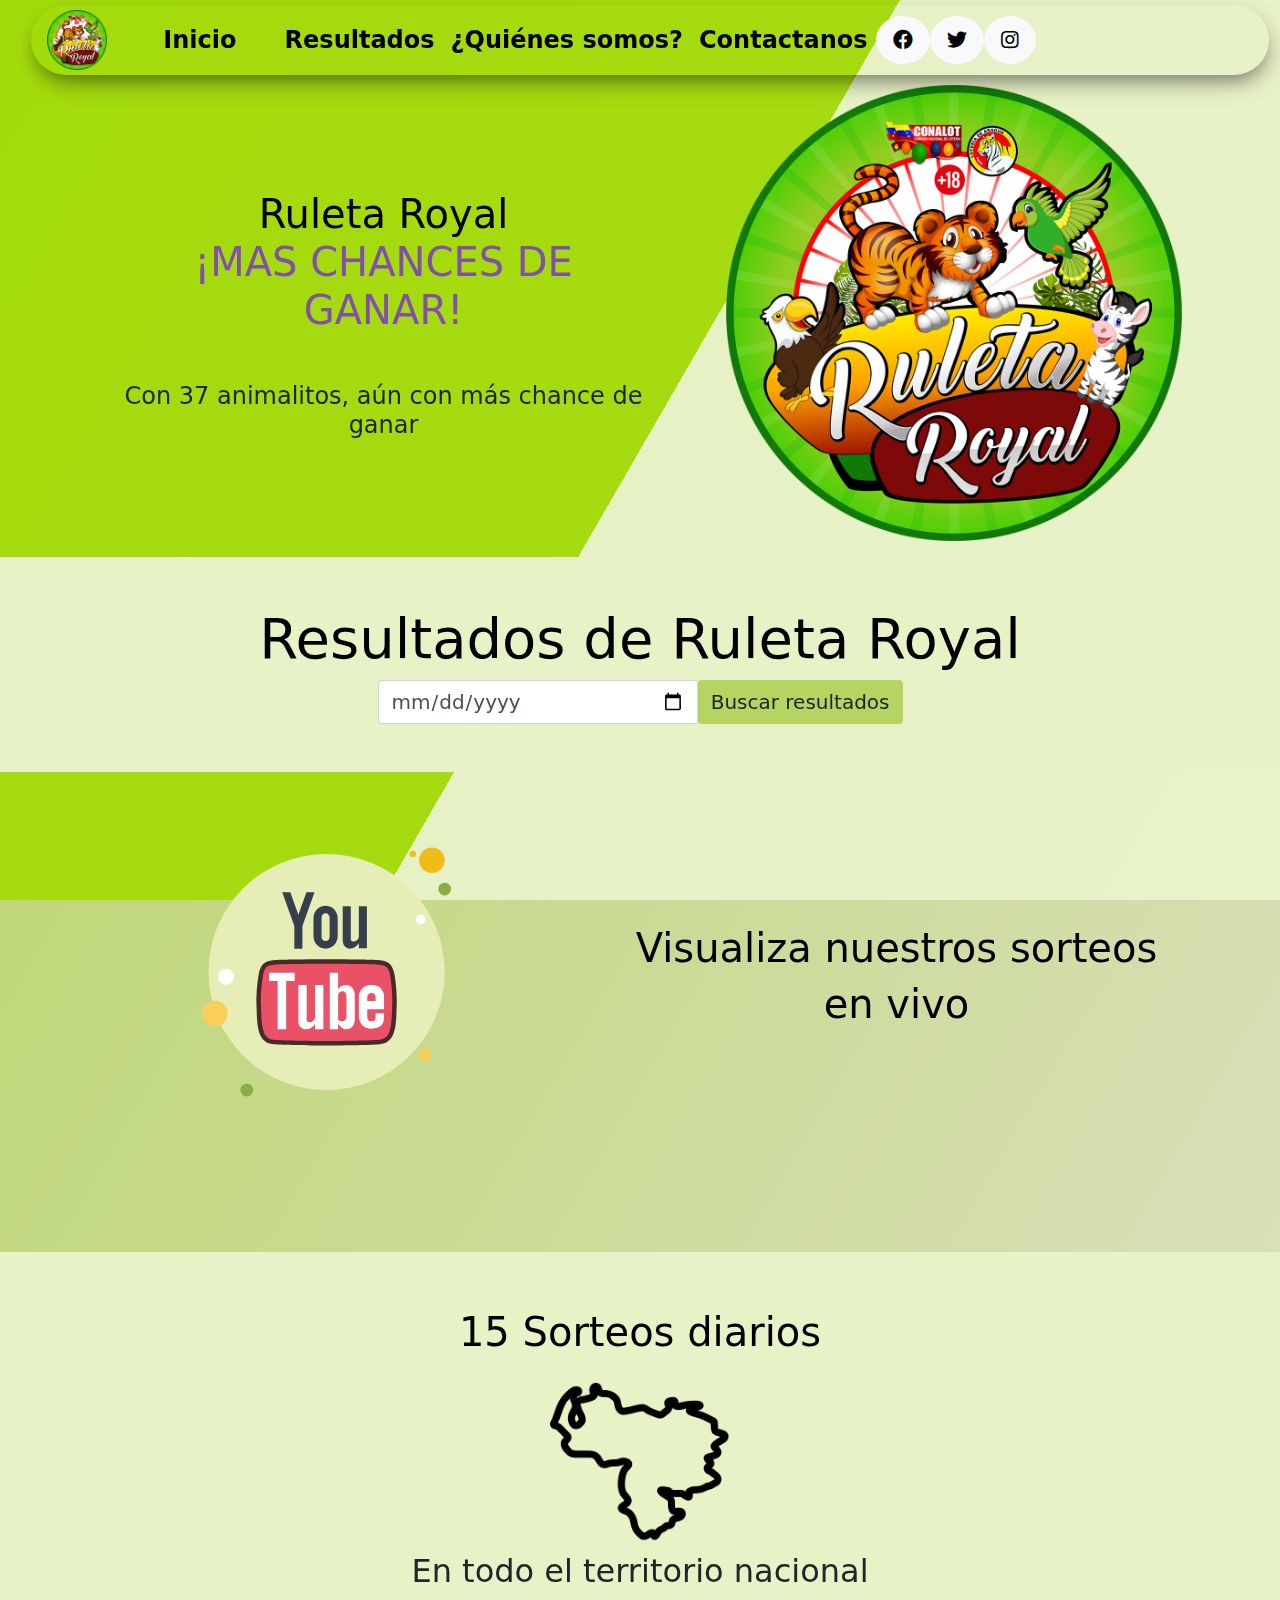
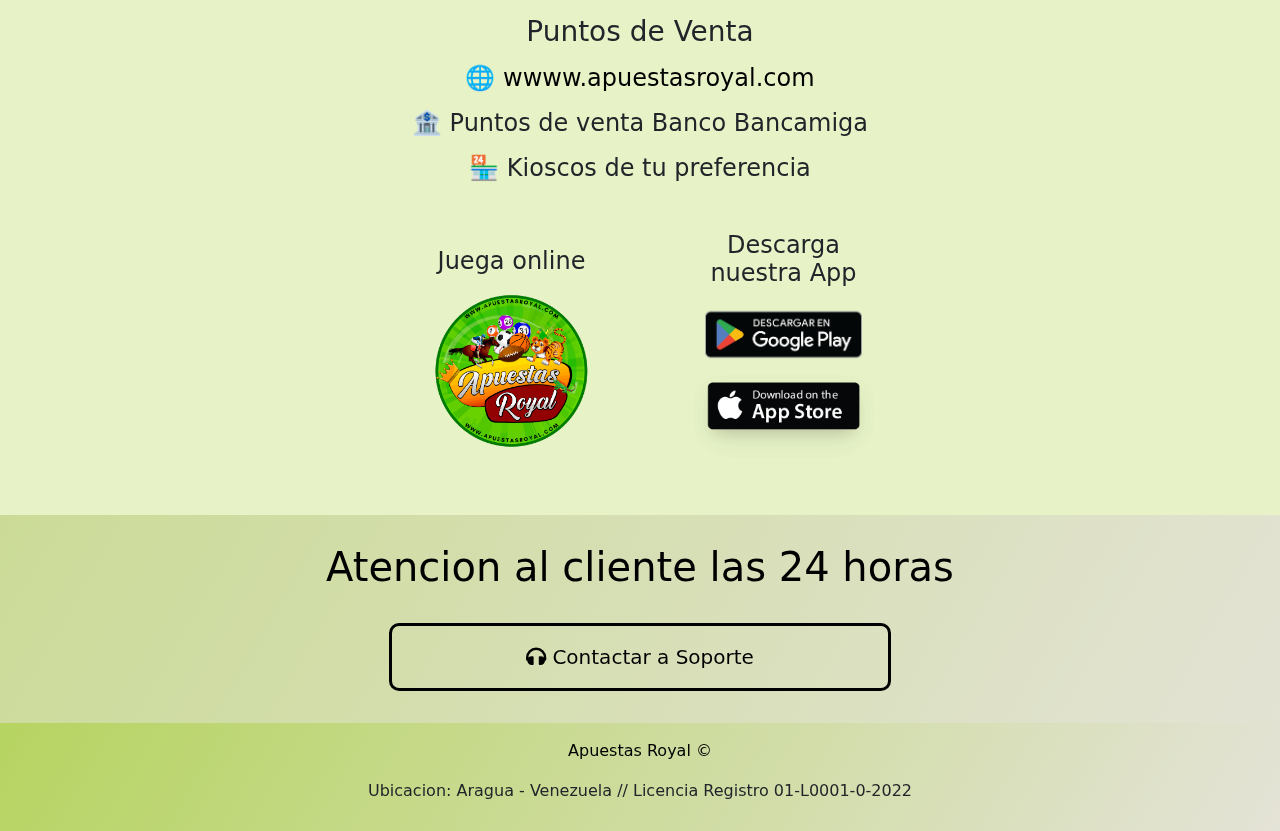
==== commit ca7f932b: "V8 Funcionando y responsive" ====
--- a/index.html
+++ b/index.html
@@ -100,35 +100,28 @@
 
 <!--contenedor de loteria!-->
 <section class="wrapper bg-resultados">
-  <div class="container py-5 text-center justify-content-center">
+  <div class="container py-5">
     <div class="row">
-      <h1 id="tittle-resultados" class="display-4 ">Resultados de Ruleta Royal</h1>
-        <!--Funcion que cambie titulo dependiendo loteria-->  
-    </div>
-    <!--Selector de fecha-->
-    <div class="  rounded-3 d-flex justify-content-center">
-      <section class=" p-4 d-flex justify-content-center pb4 " id="calendario">
-        <div class="container">
-          <div class="row" style="display: flex; flex-wrap: nowrap; align-items: center;">
-            <div class="input-group date">
-              <input value="" type="date" class="form-control" id="fecha_buscar" placeholder="fecha"
-              aria-label="fecha"
-              aria-describedby="basic-addon2">
-            </div>
-          <div class="input-goup-append" id="buscar">
-            <button id="buscar_btn" class="btn btn outline-primary button_search" type="button" style="background-color: #b6d461;" onclick="obtenerDatosDeLoteria()">Buscar resultados
-            </button>
-          </div>
-          </div>
-      </section>
+      <div class="col-12 text-center">
+        <h1 id="tittle-resultados" class="display-4">Resultados de Ruleta Royal</h1>
+        <!-- Función que cambie el título dependiendo de la lotería -->
+      </div>
+    </div>
+    <!-- Selector de fecha -->
+    <div class="rounded-3 d-flex justify-content-center">
+      <div class="col-md-6">
+        <div class="input-group mb-6">
+          <input value="" type="date" class="form-control" id="fecha_buscar" placeholder="Fecha" aria-label="Fecha" aria-describedby="basic-addon2">
+          <button id="buscar_btn" class="btn " type="button" style="background-color: #b6d461;" onclick="obtenerDatosDeLoteria()">Buscar resultados</button>
+        </div>
+      </div>
     </div>
     <div id="resultados-container" class="row">
-      <!--<div id="resultados-container">
-        <!-aca se injecta las tarjetas -->
-      </div-->
-    </div>    
-  </div> 
+      <!-- Aca se inyectan las tarjetas -->
+    </div>
+  </div>
 </section>
+
 
 
 
--- a/styles.css
+++ b/styles.css
@@ -83,14 +83,14 @@
 #img-apple{
   max-width: 100%;
   @media (max-width: 780px) {
-    max-width: 40%;
+    max-width: 78%;
     margin-bottom: 2rem;
   }
 }
 #img-gplay{
   max-width: 80%;
   @media (max-width: 780px) {
-    max-width: 40%;
+    max-width: 60%;
     margin-bottom: 2rem;
   }
 }
@@ -248,7 +248,7 @@
 }
 
 #soporte{
-  font-size: 30px; 
+  font-size: 20px; 
   max-width: 80%; 
   max-height: 200px;
   margin: 0 auto; 
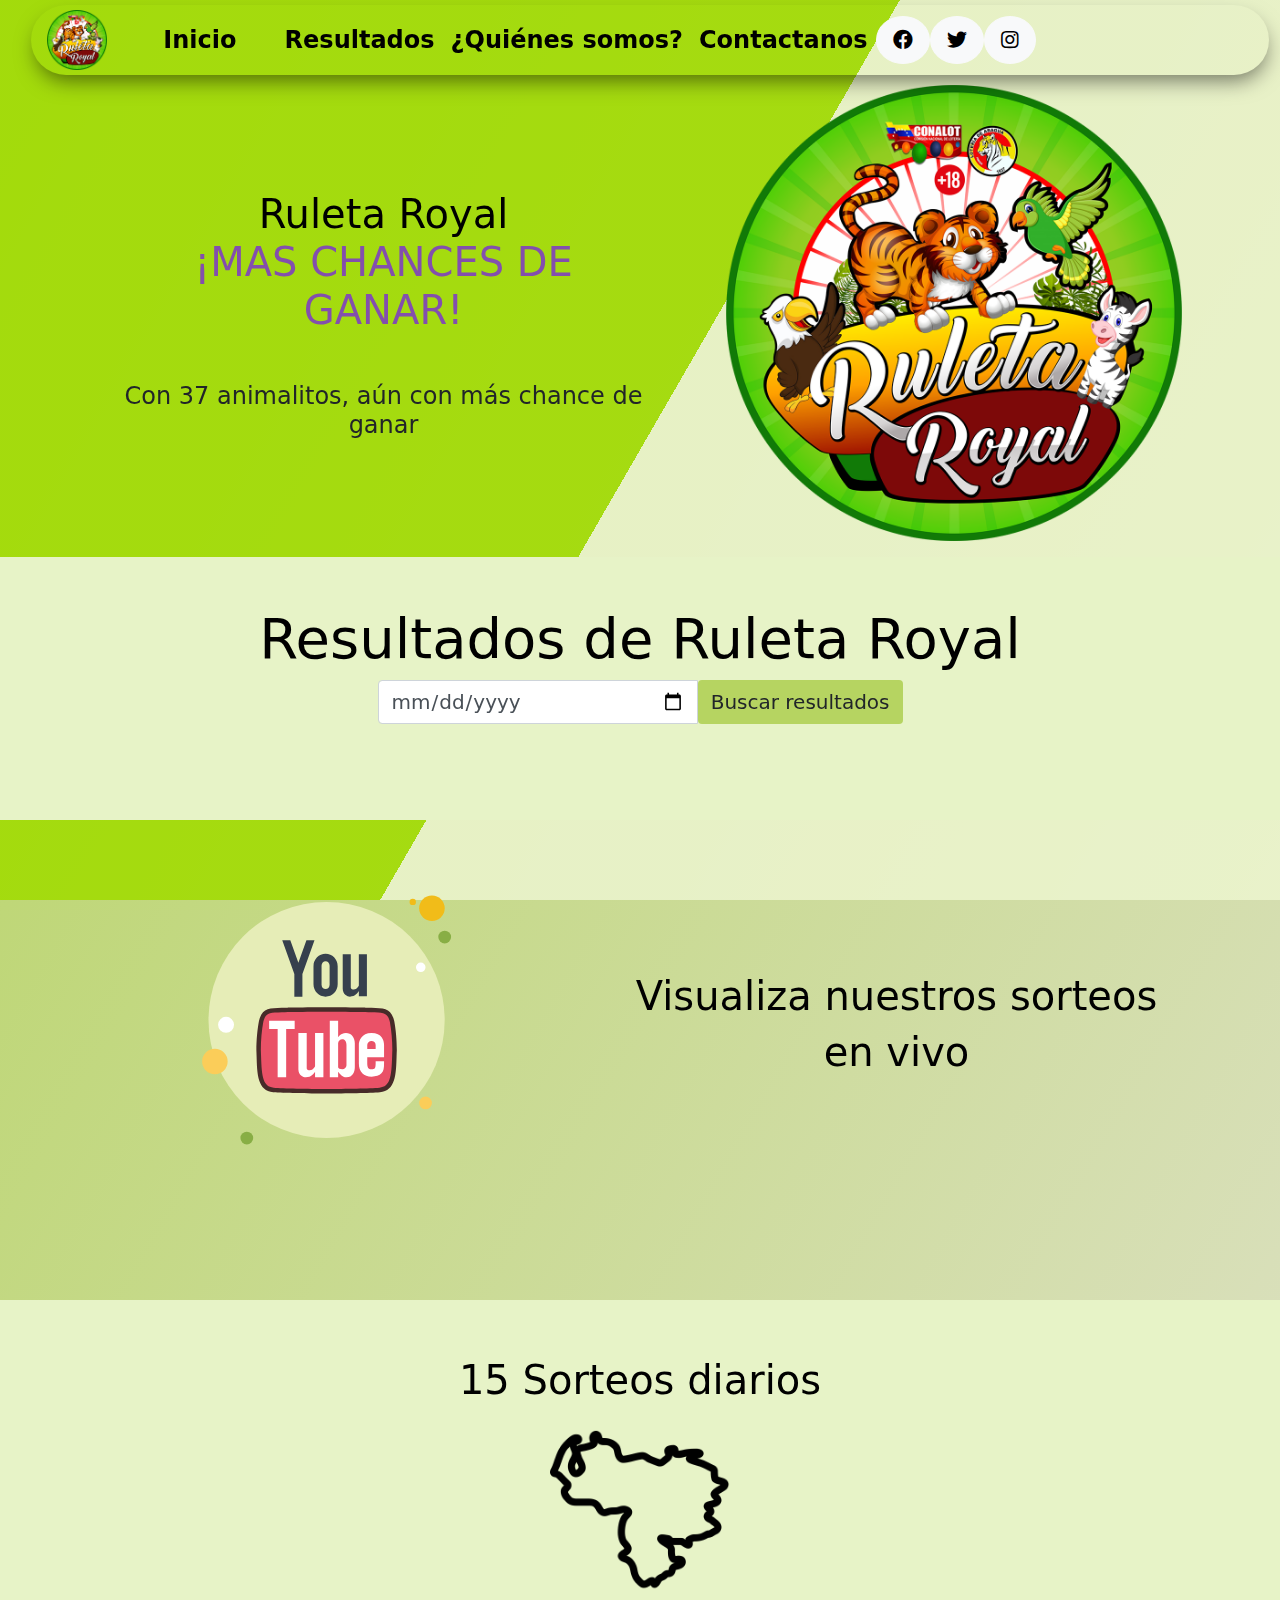
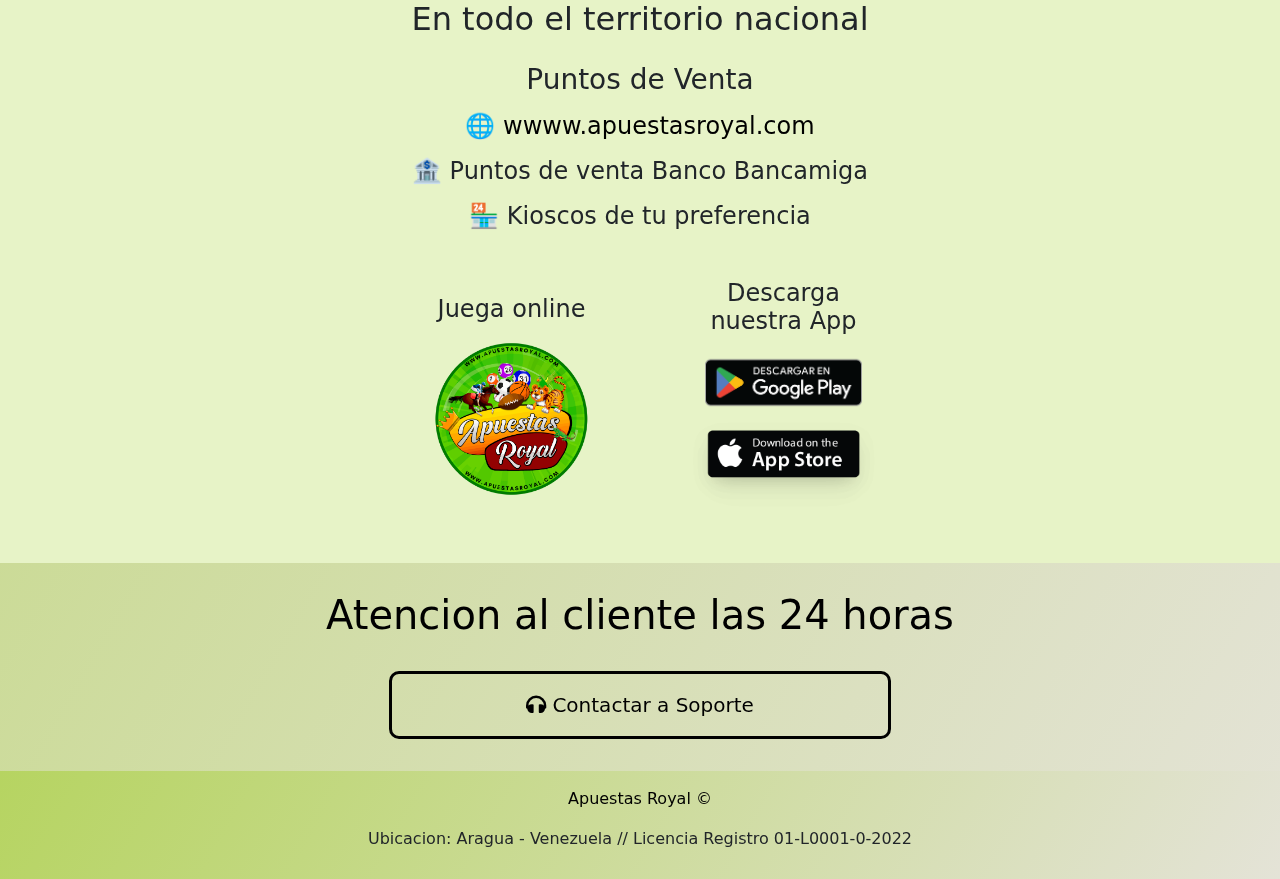
==== commit de74ad90: "V8 Funcionando y responsive" ====
--- a/index.html
+++ b/index.html
@@ -99,7 +99,7 @@
 
 
 <!--contenedor de loteria!-->
-<section class="wrapper bg-resultados">
+<section class="wrapper bg-resultados ">
   <div class="container py-5">
     <div class="row">
       <div class="col-12 text-center">
@@ -116,7 +116,7 @@
         </div>
       </div>
     </div>
-    <div id="resultados-container" class="row">
+    <div id="resultados-container" class="row m-4">
       <!-- Aca se inyectan las tarjetas -->
     </div>
   </div>
